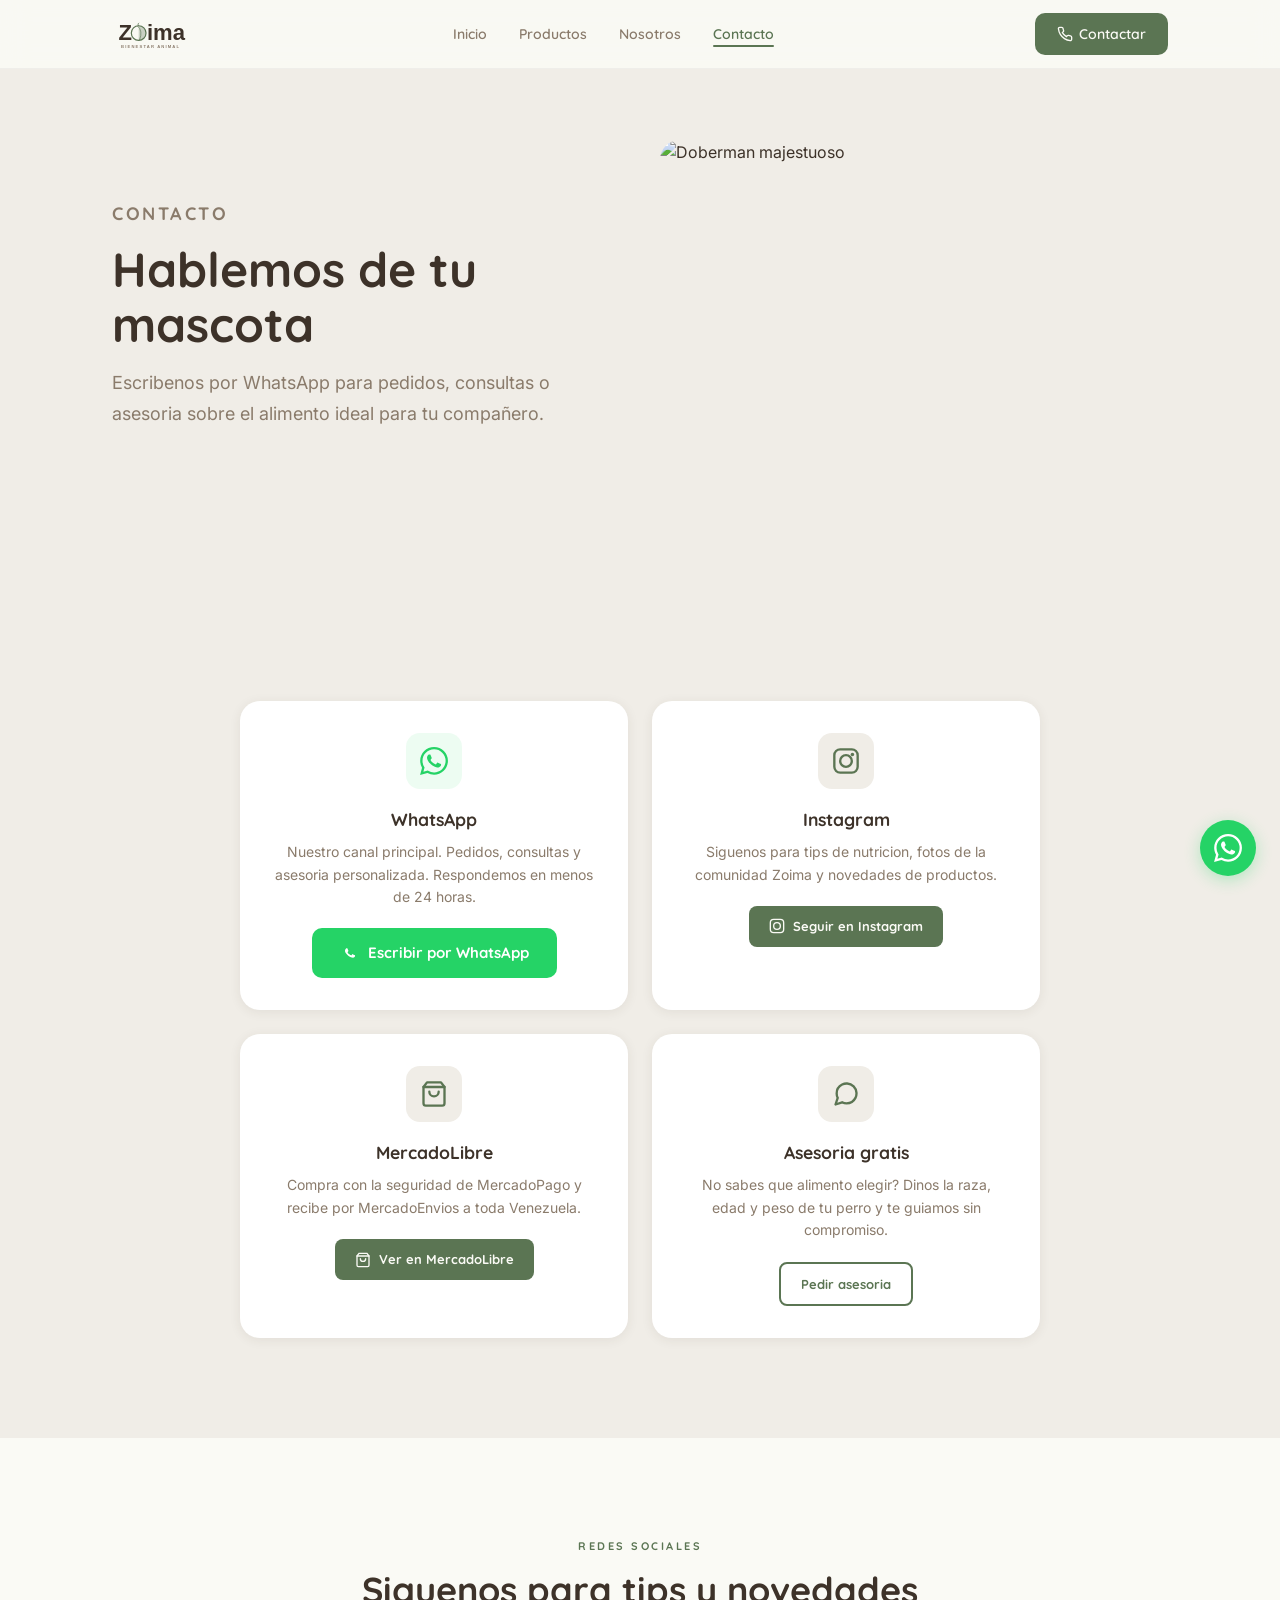
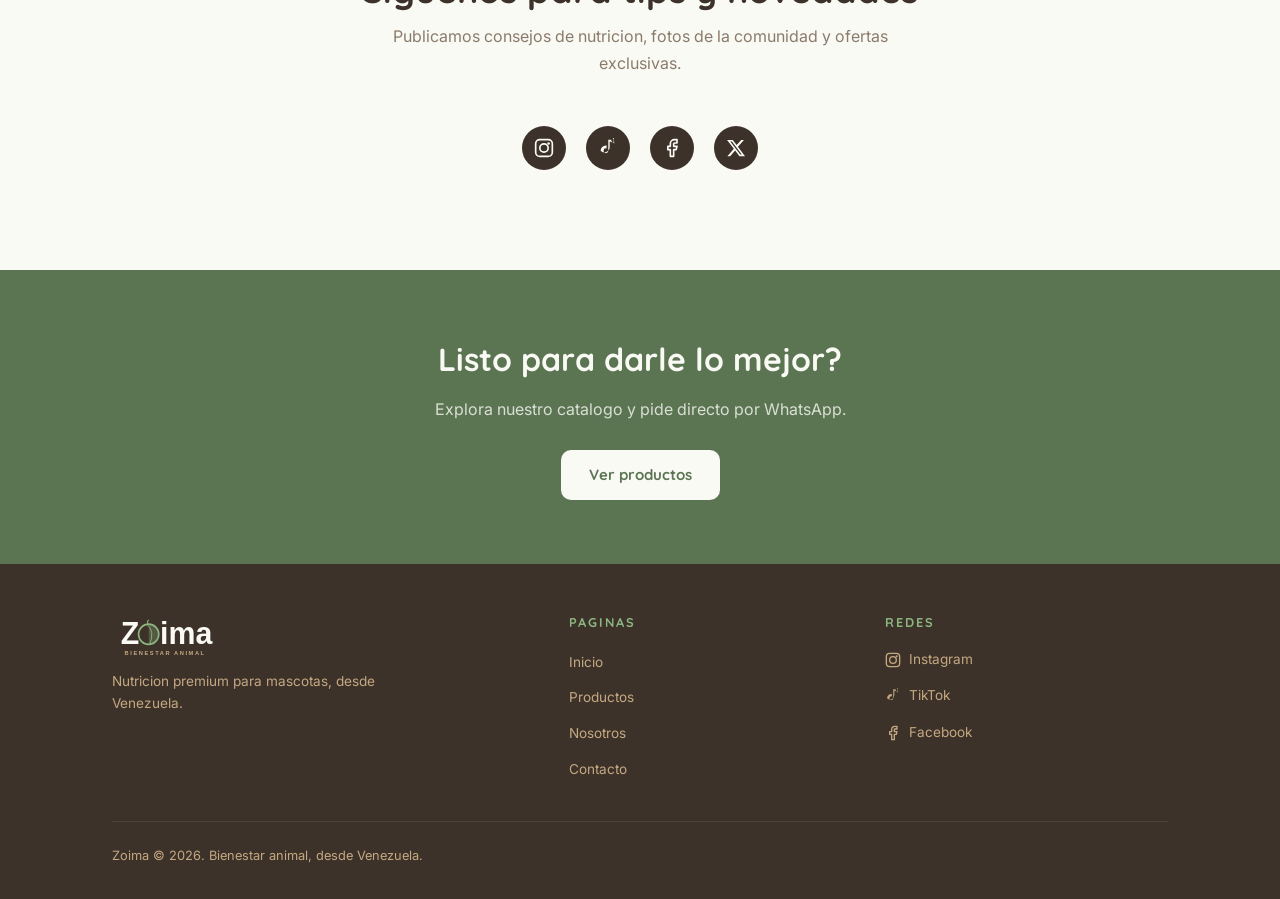
==== contacto.html @ 84828bb7 "feat: add Doberman imagery, fix footer with social icons - Replace generic dog photos with Doberman " ====
<!DOCTYPE html>
<html lang="es">
<head>
<meta charset="UTF-8">
<meta name="viewport" content="width=device-width, initial-scale=1.0">
<title>Contacto — Zoima</title>
<meta name="description" content="Contacta a Zoima por WhatsApp para pedidos, consultas o asesoria sobre alimento premium para tu mascota.">
<link rel="icon" href="assets/favicon.svg" type="image/svg+xml">
<link rel="apple-touch-icon" href="assets/favicon-192.svg">
<link rel="canonical" href="https://zoi-ma.com/contacto.html">
<link rel="preconnect" href="https://fonts.googleapis.com">
<link rel="preconnect" href="https://fonts.gstatic.com" crossorigin>
<link href="https://fonts.googleapis.com/css2?family=Quicksand:wght@500;600;700&family=Inter:wght@400;500;600&display=swap" rel="stylesheet">
<link rel="stylesheet" href="styles.css">
</head>
<body>

<!-- NAV -->
<nav id="nav">
  <div class="container">
    <a href="index.html"><img src="assets/logo-completo-claro.svg" alt="Zoima" class="logo-nav"></a>
    <ul class="nav-links">
      <li><a href="index.html">Inicio</a></li>
      <li><a href="productos.html">Productos</a></li>
      <li><a href="nosotros.html">Nosotros</a></li>
      <li><a href="contacto.html" class="active">Contacto</a></li>
    </ul>
    <a href="https://wa.me/584120000000?text=Hola%20Zoima!" class="nav-cta" target="_blank" rel="noopener">
      <svg width="16" height="16" viewBox="0 0 24 24" fill="none" stroke="currentColor" stroke-width="2" stroke-linecap="round"><path d="M22 16.92v3a2 2 0 01-2.18 2 19.79 19.79 0 01-8.63-3.07 19.5 19.5 0 01-6-6 19.79 19.79 0 01-3.07-8.67A2 2 0 014.11 2h3a2 2 0 012 1.72 12.84 12.84 0 00.7 2.81 2 2 0 01-.45 2.11L8.09 9.91a16 16 0 006 6l1.27-1.27a2 2 0 012.11-.45 12.84 12.84 0 002.81.7A2 2 0 0122 16.92z"/></svg>
      Contactar
    </a>
    <button class="hamburger" aria-label="Menu" onclick="document.getElementById('nav').classList.toggle('open')">
      <span></span><span></span><span></span>
    </button>
  </div>
</nav>

<!-- HERO -->
<section class="page-hero">
  <div class="container">
    <div class="page-hero-text">
      <p class="section-label">Contacto</p>
      <h1>Hablemos de tu mascota</h1>
      <p>Escribenos por WhatsApp para pedidos, consultas o asesoria sobre el alimento ideal para tu compañero.</p>
    </div>
    <div class="page-hero-image">
      <img src="https://images.unsplash.com/photo-1588095211051-390fa9b7da86?w=800&q=80&fit=crop" alt="Doberman majestuoso" loading="eager">
    </div>
  </div>
</section>

<!-- METODOS DE CONTACTO -->
<section class="section section-cream">
  <div class="container">
    <div class="contact-methods" style="max-width:800px;margin:0 auto">

      <div class="contact-card">
        <div class="contact-card-icon" style="background:#25D36615">
          <svg viewBox="0 0 24 24" style="stroke:none;fill:#25D366"><path d="M17.472 14.382c-.297-.149-1.758-.867-2.03-.967-.273-.099-.471-.148-.67.15-.197.297-.767.966-.94 1.164-.173.199-.347.223-.644.075-.297-.15-1.255-.463-2.39-1.475-.883-.788-1.48-1.761-1.653-2.059-.173-.297-.018-.458.13-.606.134-.133.298-.347.446-.52.149-.174.198-.298.298-.497.099-.198.05-.371-.025-.52-.075-.149-.669-1.612-.916-2.207-.242-.579-.487-.5-.669-.51-.173-.008-.371-.01-.57-.01-.198 0-.52.074-.792.372-.272.297-1.04 1.016-1.04 2.479 0 1.462 1.065 2.875 1.213 3.074.149.198 2.096 3.2 5.077 4.487.709.306 1.262.489 1.694.625.712.227 1.36.195 1.871.118.571-.085 1.758-.719 2.006-1.413.248-.694.248-1.289.173-1.413-.074-.124-.272-.198-.57-.347m-5.421 7.403h-.004a9.87 9.87 0 01-5.031-1.378l-.361-.214-3.741.982.998-3.648-.235-.374a9.86 9.86 0 01-1.51-5.26c.001-5.45 4.436-9.884 9.888-9.884 2.64 0 5.122 1.03 6.988 2.898a9.825 9.825 0 012.893 6.994c-.003 5.45-4.437 9.884-9.885 9.884m8.413-18.297A11.815 11.815 0 0012.05 0C5.495 0 .16 5.335.157 11.892c0 2.096.547 4.142 1.588 5.945L.057 24l6.305-1.654a11.882 11.882 0 005.683 1.448h.005c6.554 0 11.89-5.335 11.893-11.893a11.821 11.821 0 00-3.48-8.413z"/></svg>
        </div>
        <h3>WhatsApp</h3>
        <p>Nuestro canal principal. Pedidos, consultas y asesoria personalizada. Respondemos en menos de 24 horas.</p>
        <a href="https://wa.me/584120000000?text=Hola%20Zoima!%20Me%20interesa%20saber%20sobre%20su%20alimento%20premium." class="btn btn-whatsapp" target="_blank" rel="noopener">
          <svg viewBox="0 0 24 24"><path d="M17.472 14.382c-.297-.149-1.758-.867-2.03-.967-.273-.099-.471-.148-.67.15-.197.297-.767.966-.94 1.164-.173.199-.347.223-.644.075-.297-.15-1.255-.463-2.39-1.475-.883-.788-1.48-1.761-1.653-2.059-.173-.297-.018-.458.13-.606.134-.133.298-.347.446-.52.149-.174.198-.298.298-.497.099-.198.05-.371-.025-.52-.075-.149-.669-1.612-.916-2.207-.242-.579-.487-.5-.669-.51-.173-.008-.371-.01-.57-.01-.198 0-.52.074-.792.372-.272.297-1.04 1.016-1.04 2.479 0 1.462 1.065 2.875 1.213 3.074.149.198 2.096 3.2 5.077 4.487.709.306 1.262.489 1.694.625.712.227 1.36.195 1.871.118.571-.085 1.758-.719 2.006-1.413.248-.694.248-1.289.173-1.413-.074-.124-.272-.198-.57-.347z"/></svg>
          Escribir por WhatsApp
        </a>
      </div>

      <div class="contact-card">
        <div class="contact-card-icon">
          <svg viewBox="0 0 24 24"><rect x="2" y="2" width="20" height="20" rx="5" ry="5"/><circle cx="12" cy="12" r="5"/><circle cx="17.5" cy="6.5" r="1.5" fill="var(--verde)" stroke="none"/></svg>
        </div>
        <h3>Instagram</h3>
        <p>Siguenos para tips de nutricion, fotos de la comunidad Zoima y novedades de productos.</p>
        <a href="#" class="btn btn-primary btn-sm" target="_blank" rel="noopener">
          <svg width="16" height="16" viewBox="0 0 24 24" fill="none" stroke="currentColor" stroke-width="2"><rect x="2" y="2" width="20" height="20" rx="5" ry="5"/><circle cx="12" cy="12" r="5"/></svg>
          Seguir en Instagram
        </a>
      </div>

      <div class="contact-card">
        <div class="contact-card-icon">
          <svg viewBox="0 0 24 24"><path d="M6 2L3 6v14a2 2 0 002 2h14a2 2 0 002-2V6l-3-4z"/><line x1="3" y1="6" x2="21" y2="6"/><path d="M16 10a4 4 0 01-8 0"/></svg>
        </div>
        <h3>MercadoLibre</h3>
        <p>Compra con la seguridad de MercadoPago y recibe por MercadoEnvios a toda Venezuela.</p>
        <a href="#" class="btn btn-primary btn-sm">
          <svg width="16" height="16" viewBox="0 0 24 24" fill="none" stroke="currentColor" stroke-width="2" stroke-linecap="round"><path d="M6 2L3 6v14a2 2 0 002 2h14a2 2 0 002-2V6l-3-4z"/><line x1="3" y1="6" x2="21" y2="6"/><path d="M16 10a4 4 0 01-8 0"/></svg>
          Ver en MercadoLibre
        </a>
      </div>

      <div class="contact-card">
        <div class="contact-card-icon">
          <svg viewBox="0 0 24 24"><path d="M21 11.5a8.38 8.38 0 01-.9 3.8 8.5 8.5 0 01-7.6 4.7 8.38 8.38 0 01-3.8-.9L3 21l1.9-5.7a8.38 8.38 0 01-.9-3.8 8.5 8.5 0 014.7-7.6 8.38 8.38 0 013.8-.9h.5a8.48 8.48 0 018 8v.5z"/></svg>
        </div>
        <h3>Asesoria gratis</h3>
        <p>No sabes que alimento elegir? Dinos la raza, edad y peso de tu perro y te guiamos sin compromiso.</p>
        <a href="https://wa.me/584120000000?text=Hola%20Zoima!%20Necesito%20asesoria.%20Mi%20perro%20es%20" class="btn btn-secondary btn-sm" target="_blank" rel="noopener">
          Pedir asesoria
        </a>
      </div>

    </div>
  </div>
</section>

<!-- REDES -->
<section class="section section-center">
  <div class="container">
    <p class="section-label">Redes sociales</p>
    <h2 class="section-title">Siguenos para tips y novedades</h2>
    <p class="section-desc">Publicamos consejos de nutricion, fotos de la comunidad y ofertas exclusivas.</p>
    <div class="redes" style="gap:20px">
      <a href="#" aria-label="Instagram" target="_blank" rel="noopener"><svg viewBox="0 0 24 24"><rect x="2" y="2" width="20" height="20" rx="5" ry="5" fill="none" stroke="currentColor" stroke-width="2"/><circle cx="12" cy="12" r="5" fill="none" stroke="currentColor" stroke-width="2"/><circle cx="17.5" cy="6.5" r="1.5" fill="currentColor" stroke="none"/></svg></a>
      <a href="#" aria-label="TikTok" target="_blank" rel="noopener"><svg viewBox="0 0 24 24"><path d="M19.59 6.69a4.83 4.83 0 01-3.77-4.25V2h-3.45v13.67a2.89 2.89 0 01-2.88 2.5 2.89 2.89 0 01-2.89-2.89 2.89 2.89 0 012.89-2.89c.28 0 .54.04.79.12V9a6.27 6.27 0 00-.79-.05A6.34 6.34 0 003.15 15.3a6.34 6.34 0 0010.86-4.43v-7a8.16 8.16 0 004.77 1.53v-3.4a4.85 4.85 0 01-.19-5.31z" fill="currentColor"/></svg></a>
      <a href="#" aria-label="Facebook" target="_blank" rel="noopener"><svg viewBox="0 0 24 24"><path d="M18 2h-3a5 5 0 00-5 5v3H7v4h3v8h4v-8h3l1-4h-4V7a1 1 0 011-1h3z" fill="none" stroke="currentColor" stroke-width="2" stroke-linecap="round" stroke-linejoin="round"/></svg></a>
      <a href="#" aria-label="X / Twitter" target="_blank" rel="noopener"><svg viewBox="0 0 24 24"><path d="M18.244 2.25h3.308l-7.227 8.26 8.502 11.24H16.17l-5.214-6.817L4.99 21.75H1.68l7.73-8.835L1.254 2.25H8.08l4.713 6.231zm-1.161 17.52h1.833L7.084 4.126H5.117z" fill="currentColor"/></svg></a>
    </div>
  </div>
</section>

<!-- CTA -->
<section class="cta-banner">
  <div class="container">
    <h2>Listo para darle lo mejor?</h2>
    <p>Explora nuestro catalogo y pide directo por WhatsApp.</p>
    <a href="productos.html" class="btn">Ver productos</a>
  </div>
</section>

<!-- FOOTER -->
<footer>
  <div class="container">
    <div class="footer-grid">
      <div class="footer-brand">
        <img src="assets/logo-completo-oscuro.svg" alt="Zoima" class="footer-logo">
        <p>Nutricion premium para mascotas, desde Venezuela.</p>
      </div>
      <div class="footer-links">
        <h4>Paginas</h4>
        <ul>
          <li><a href="index.html">Inicio</a></li>
          <li><a href="productos.html">Productos</a></li>
          <li><a href="nosotros.html">Nosotros</a></li>
          <li><a href="contacto.html">Contacto</a></li>
        </ul>
      </div>
      <div class="footer-links">
        <h4>Redes</h4>
        <ul>
          <li><a href="#" target="_blank" rel="noopener"><svg viewBox="0 0 24 24" fill="none" stroke="currentColor" stroke-width="2"><rect x="2" y="2" width="20" height="20" rx="5" ry="5"/><circle cx="12" cy="12" r="5"/><circle cx="17.5" cy="6.5" r="1.5" fill="currentColor" stroke="none"/></svg>Instagram</a></li>
          <li><a href="#" target="_blank" rel="noopener"><svg viewBox="0 0 24 24" fill="currentColor" stroke="none"><path d="M19.59 6.69a4.83 4.83 0 01-3.77-4.25V2h-3.45v13.67a2.89 2.89 0 01-2.88 2.5 2.89 2.89 0 01-2.89-2.89 2.89 2.89 0 012.89-2.89c.28 0 .54.04.79.12V9a6.27 6.27 0 00-.79-.05A6.34 6.34 0 003.15 15.3a6.34 6.34 0 0010.86-4.43v-7a8.16 8.16 0 004.77 1.53v-3.4a4.85 4.85 0 01-.19-5.31z"/></svg>TikTok</a></li>
          <li><a href="#" target="_blank" rel="noopener"><svg viewBox="0 0 24 24" fill="none" stroke="currentColor" stroke-width="2" stroke-linecap="round" stroke-linejoin="round"><path d="M18 2h-3a5 5 0 00-5 5v3H7v4h3v8h4v-8h3l1-4h-4V7a1 1 0 011-1h3z"/></svg>Facebook</a></li>
        </ul>
      </div>
    </div>
    <div class="footer-bottom">
      <p>Zoima &copy; 2026. Bienestar animal, desde Venezuela.</p>
    </div>
  </div>
</footer>

<!-- WHATSAPP FLOAT -->
<a href="https://wa.me/584120000000?text=Hola%20Zoima!" class="whatsapp-float" target="_blank" rel="noopener" aria-label="WhatsApp">
  <svg viewBox="0 0 24 24"><path d="M17.472 14.382c-.297-.149-1.758-.867-2.03-.967-.273-.099-.471-.148-.67.15-.197.297-.767.966-.94 1.164-.173.199-.347.223-.644.075-.297-.15-1.255-.463-2.39-1.475-.883-.788-1.48-1.761-1.653-2.059-.173-.297-.018-.458.13-.606.134-.133.298-.347.446-.52.149-.174.198-.298.298-.497.099-.198.05-.371-.025-.52-.075-.149-.669-1.612-.916-2.207-.242-.579-.487-.5-.669-.51-.173-.008-.371-.01-.57-.01-.198 0-.52.074-.792.372-.272.297-1.04 1.016-1.04 2.479 0 1.462 1.065 2.875 1.213 3.074.149.198 2.096 3.2 5.077 4.487.709.306 1.262.489 1.694.625.712.227 1.36.195 1.871.118.571-.085 1.758-.719 2.006-1.413.248-.694.248-1.289.173-1.413-.074-.124-.272-.198-.57-.347m-5.421 7.403h-.004a9.87 9.87 0 01-5.031-1.378l-.361-.214-3.741.982.998-3.648-.235-.374a9.86 9.86 0 01-1.51-5.26c.001-5.45 4.436-9.884 9.888-9.884 2.64 0 5.122 1.03 6.988 2.898a9.825 9.825 0 012.893 6.994c-.003 5.45-4.437 9.884-9.885 9.884m8.413-18.297A11.815 11.815 0 0012.05 0C5.495 0 .16 5.335.157 11.892c0 2.096.547 4.142 1.588 5.945L.057 24l6.305-1.654a11.882 11.882 0 005.683 1.448h.005c6.554 0 11.89-5.335 11.893-11.893a11.821 11.821 0 00-3.48-8.413z"/></svg>
</a>

<script>
window.addEventListener('scroll', () => {
  document.getElementById('nav').classList.toggle('scrolled', window.scrollY > 10);
});
</script>
</body>
</html>
---- styles.css ----
:root {
  --verde: #5B7553;
  --verde-claro: #8DB580;
  --crema: #F0EDE7;
  --terracota: #C47D5A;
  --carbon: #3D3229;
  --hoja: #8DB580;
  --blanco: #FAFAF5;
  --dorado: #C4A882;
  --gris-suave: #8A7B6B;
  --font-display: 'Quicksand', sans-serif;
  --font-body: 'Inter', sans-serif;
  --radius: 12px;
  --radius-lg: 20px;
  --shadow: 0 2px 12px rgba(61, 50, 41, 0.08);
  --shadow-hover: 0 8px 28px rgba(61, 50, 41, 0.14);
  --transition: 0.2s ease-out;
}

*, *::before, *::after { box-sizing: border-box; margin: 0; padding: 0; }
html { scroll-behavior: smooth; }

body {
  font-family: var(--font-body);
  color: var(--carbon);
  background: var(--blanco);
  line-height: 1.6;
  -webkit-font-smoothing: antialiased;
}

img, svg { display: block; max-width: 100%; }
a { color: inherit; text-decoration: none; }

.container {
  width: 100%;
  max-width: 1120px;
  margin: 0 auto;
  padding: 0 20px;
}

/* ─── NAV ─── */
nav {
  position: fixed;
  top: 0; left: 0; right: 0;
  z-index: 100;
  background: rgba(250, 250, 245, 0.92);
  backdrop-filter: blur(14px);
  -webkit-backdrop-filter: blur(14px);
  border-bottom: 1px solid rgba(61, 50, 41, 0.05);
  transition: box-shadow 0.3s ease-out;
}

nav.scrolled { box-shadow: 0 1px 8px rgba(61, 50, 41, 0.08); }

nav .container {
  display: flex;
  align-items: center;
  justify-content: space-between;
  height: 68px;
}

nav .logo-nav { height: 34px; width: auto; }

nav .nav-links {
  display: flex;
  gap: 32px;
  list-style: none;
  font-family: var(--font-display);
  font-weight: 600;
  font-size: 14px;
}

nav .nav-links a {
  color: var(--gris-suave);
  transition: color var(--transition);
  position: relative;
}

nav .nav-links a:hover,
nav .nav-links a.active { color: var(--verde); }

nav .nav-links a.active::after {
  content: '';
  position: absolute;
  bottom: -4px; left: 0; right: 0;
  height: 2px;
  background: var(--verde);
  border-radius: 1px;
}

nav .nav-cta {
  display: inline-flex;
  align-items: center;
  gap: 6px;
  background: var(--verde);
  color: var(--blanco);
  font-family: var(--font-display);
  font-weight: 600;
  font-size: 14px;
  padding: 10px 22px;
  border-radius: 10px;
  transition: background var(--transition);
}

nav .nav-cta:hover { background: #4a6344; }

.hamburger {
  display: none;
  background: none;
  border: none;
  cursor: pointer;
  padding: 8px;
}

.hamburger span {
  display: block;
  width: 22px;
  height: 2px;
  background: var(--carbon);
  margin: 5px 0;
  transition: transform 0.3s ease-out, opacity 0.2s ease-out;
}

/* ─── PAGE HERO ─── */
.page-hero {
  padding: 130px 0 60px;
  background: var(--crema);
}

.page-hero .container {
  display: grid;
  grid-template-columns: 1fr;
  gap: 40px;
  align-items: center;
}

.page-hero-text .section-label {
  margin-bottom: 12px;
}

.page-hero-text h1 {
  font-family: var(--font-display);
  font-weight: 700;
  font-size: clamp(2rem, 5vw, 3rem);
  color: var(--carbon);
  line-height: 1.15;
  margin-bottom: 16px;
}

.page-hero-text p {
  font-size: clamp(1rem, 2vw, 1.125rem);
  color: var(--gris-suave);
  max-width: 480px;
  line-height: 1.7;
  margin-bottom: 32px;
}

.page-hero-image {
  border-radius: var(--radius-lg);
  overflow: hidden;
  aspect-ratio: 4/3;
}

.page-hero-image img {
  width: 100%;
  height: 100%;
  object-fit: cover;
}

/* ─── SECTION BASICS ─── */
.section { padding: 80px 0; }
.section-dark { background: var(--carbon); color: var(--blanco); }
.section-cream { background: var(--crema); }

.section-label {
  font-family: var(--font-display);
  font-weight: 700;
  font-size: 11px;
  text-transform: uppercase;
  letter-spacing: 2.5px;
  color: var(--verde);
  margin-bottom: 12px;
}

.section-dark .section-label { color: var(--hoja); }

.section-title {
  font-family: var(--font-display);
  font-weight: 700;
  font-size: clamp(1.5rem, 3.5vw, 2.25rem);
  color: var(--carbon);
  line-height: 1.2;
  margin-bottom: 12px;
}

.section-dark .section-title { color: var(--blanco); }

.section-desc {
  color: var(--gris-suave);
  font-size: 1rem;
  max-width: 540px;
  line-height: 1.7;
  margin-bottom: 48px;
}

.section-dark .section-desc { color: var(--dorado); }
.section-center { text-align: center; }
.section-center .section-desc { margin-left: auto; margin-right: auto; }

/* ─── BUTTONS ─── */
.btn {
  display: inline-flex;
  align-items: center;
  gap: 8px;
  font-family: var(--font-display);
  font-weight: 700;
  font-size: 15px;
  padding: 13px 28px;
  border-radius: 10px;
  border: none;
  cursor: pointer;
  transition: background var(--transition), transform 0.15s ease-out, color var(--transition);
}

.btn:hover { transform: translateY(-1px); }

.btn-primary {
  background: var(--verde);
  color: var(--blanco);
}
.btn-primary:hover { background: #4a6344; }

.btn-secondary {
  background: transparent;
  color: var(--verde);
  border: 2px solid var(--verde);
}
.btn-secondary:hover { background: var(--verde); color: var(--blanco); }

.btn-whatsapp {
  background: #25D366;
  color: #fff;
}
.btn-whatsapp:hover { background: #1fb855; }

.btn-whatsapp svg { width: 20px; height: 20px; fill: #fff; }

.btn-sm {
  font-size: 13px;
  padding: 10px 20px;
  border-radius: 8px;
}

/* ─── PRODUCT CARDS ─── */
.products-grid {
  display: grid;
  grid-template-columns: 1fr;
  gap: 24px;
}

.product-card {
  background: var(--blanco);
  border-radius: var(--radius-lg);
  overflow: hidden;
  box-shadow: var(--shadow);
  transition: transform var(--transition), box-shadow var(--transition);
  display: flex;
  flex-direction: column;
}

.section-cream .product-card { background: #fff; }

.product-card:hover {
  transform: translateY(-4px);
  box-shadow: var(--shadow-hover);
}

.product-card-image {
  height: 200px;
  background: var(--crema);
  display: flex;
  align-items: center;
  justify-content: center;
  position: relative;
  overflow: hidden;
}

.product-card-image img {
  width: 100%;
  height: 100%;
  object-fit: cover;
}

.product-card-icon {
  width: 72px;
  height: 72px;
  background: var(--verde);
  border-radius: 16px;
  display: flex;
  align-items: center;
  justify-content: center;
}

.product-card-icon svg {
  width: 36px;
  height: 36px;
  fill: none;
  stroke: var(--blanco);
  stroke-width: 1.8;
  stroke-linecap: round;
  stroke-linejoin: round;
}

.product-badge {
  position: absolute;
  top: 12px; right: 12px;
  background: var(--verde);
  color: var(--blanco);
  font-family: var(--font-display);
  font-weight: 700;
  font-size: 12px;
  padding: 4px 12px;
  border-radius: 20px;
}

.product-card-body {
  padding: 24px;
  flex: 1;
  display: flex;
  flex-direction: column;
}

.product-card-body h3 {
  font-family: var(--font-display);
  font-weight: 700;
  font-size: 1.1rem;
  margin-bottom: 6px;
}

.product-card-body p {
  color: var(--gris-suave);
  font-size: 0.875rem;
  line-height: 1.55;
  flex: 1;
  margin-bottom: 16px;
}

.product-card-footer {
  display: flex;
  align-items: center;
  justify-content: space-between;
  gap: 12px;
}

.product-price {
  font-family: var(--font-display);
  font-weight: 700;
  font-size: 0.95rem;
  color: var(--verde);
}

/* ─── FEATURE CARDS (why zoima) ─── */
.features-grid {
  display: grid;
  grid-template-columns: 1fr;
  gap: 24px;
}

.feature-card {
  display: flex;
  gap: 20px;
  padding: 28px;
  background: rgba(250, 250, 245, 0.6);
  border-radius: var(--radius);
  transition: transform var(--transition);
}

.section-dark .feature-card { background: rgba(255, 255, 255, 0.06); }

.feature-card:hover { transform: translateY(-2px); }

.feature-icon {
  flex-shrink: 0;
  width: 52px;
  height: 52px;
  background: var(--verde);
  border-radius: 12px;
  display: flex;
  align-items: center;
  justify-content: center;
}

.section-dark .feature-icon { background: rgba(141, 181, 128, 0.2); }

.feature-icon svg {
  width: 26px;
  height: 26px;
  fill: none;
  stroke: var(--blanco);
  stroke-width: 2;
  stroke-linecap: round;
  stroke-linejoin: round;
}

.section-dark .feature-icon svg { stroke: var(--hoja); }

.feature-card h3 {
  font-family: var(--font-display);
  font-weight: 700;
  font-size: 1rem;
  margin-bottom: 4px;
}

.feature-card p {
  color: var(--gris-suave);
  font-size: 0.875rem;
  line-height: 1.6;
}

.section-dark .feature-card h3 { color: var(--blanco); }
.section-dark .feature-card p { color: var(--dorado); }

/* ─── IMAGE + TEXT SECTIONS ─── */
.split {
  display: grid;
  grid-template-columns: 1fr;
  gap: 48px;
  align-items: center;
}

.split-image {
  border-radius: var(--radius-lg);
  overflow: hidden;
  aspect-ratio: 4/3;
}

.split-image img {
  width: 100%;
  height: 100%;
  object-fit: cover;
}

.split-text h2 {
  font-family: var(--font-display);
  font-weight: 700;
  font-size: clamp(1.5rem, 3.5vw, 2rem);
  line-height: 1.25;
  margin-bottom: 16px;
}

.split-text p {
  color: var(--gris-suave);
  font-size: 1rem;
  line-height: 1.7;
  margin-bottom: 12px;
}

.split-text blockquote {
  margin-top: 24px;
  padding-left: 20px;
  border-left: 3px solid var(--verde);
  font-family: var(--font-display);
  font-weight: 600;
  font-size: 1.1rem;
  color: var(--carbon);
  line-height: 1.4;
}

/* ─── STATS ROW ─── */
.stats {
  display: grid;
  grid-template-columns: repeat(2, 1fr);
  gap: 24px;
  margin-top: 40px;
}

.stat {
  text-align: center;
  padding: 24px 16px;
  background: rgba(91, 117, 83, 0.06);
  border-radius: var(--radius);
}

.stat-number {
  font-family: var(--font-display);
  font-weight: 700;
  font-size: 2rem;
  color: var(--verde);
  line-height: 1;
  margin-bottom: 4px;
}

.stat-label {
  font-size: 0.8rem;
  color: var(--gris-suave);
  font-weight: 500;
}

/* ─── CTA BANNER ─── */
.cta-banner {
  padding: 64px 0;
  background: var(--verde);
  text-align: center;
}

.cta-banner h2 {
  font-family: var(--font-display);
  font-weight: 700;
  font-size: clamp(1.5rem, 3.5vw, 2rem);
  color: var(--blanco);
  margin-bottom: 12px;
}

.cta-banner p {
  color: rgba(250, 250, 245, 0.8);
  font-size: 1rem;
  margin-bottom: 28px;
  max-width: 420px;
  margin-left: auto;
  margin-right: auto;
}

.cta-banner .btn {
  background: var(--blanco);
  color: var(--verde);
}

.cta-banner .btn:hover { background: var(--crema); }

/* ─── SOCIAL LINKS ─── */
.redes {
  display: flex;
  gap: 16px;
  justify-content: center;
}

.redes a {
  display: flex;
  align-items: center;
  justify-content: center;
  width: 44px;
  height: 44px;
  border-radius: 50%;
  background: var(--carbon);
  color: var(--blanco);
  transition: background var(--transition), transform 0.15s ease-out;
}

.redes a:hover { background: var(--verde); transform: translateY(-2px); }
.redes a svg { width: 20px; height: 20px; fill: currentColor; }

/* ─── FOOTER ─── */
footer {
  padding: 48px 0 32px;
  background: var(--carbon);
}

.footer-grid {
  display: grid;
  grid-template-columns: 1fr;
  gap: 32px;
  margin-bottom: 40px;
}

.footer-brand .footer-logo {
  width: 110px;
  margin-bottom: 12px;
}

.footer-brand p {
  font-size: 0.85rem;
  color: var(--dorado);
  line-height: 1.6;
  max-width: 280px;
}

.footer-links h4 {
  font-family: var(--font-display);
  font-weight: 700;
  font-size: 0.8rem;
  text-transform: uppercase;
  letter-spacing: 2px;
  color: var(--hoja);
  margin-bottom: 16px;
}

.footer-links ul {
  list-style: none;
  display: flex;
  flex-direction: column;
  gap: 10px;
}

.footer-links a {
  font-size: 0.85rem;
  color: var(--dorado);
  transition: color var(--transition);
  display: inline-flex;
  align-items: center;
  gap: 8px;
}

.footer-links a:hover { color: var(--blanco); }

.footer-links a svg {
  width: 16px;
  height: 16px;
  flex-shrink: 0;
}

.footer-bottom {
  border-top: 1px solid rgba(250, 250, 245, 0.08);
  padding-top: 24px;
  display: flex;
  flex-wrap: wrap;
  justify-content: space-between;
  align-items: center;
  gap: 16px;
}

.footer-bottom p {
  font-size: 0.8rem;
  color: var(--dorado);
}

/* ─── WHATSAPP FLOAT ─── */
.whatsapp-float {
  position: fixed;
  bottom: 24px;
  right: 24px;
  z-index: 90;
  width: 56px;
  height: 56px;
  border-radius: 50%;
  background: #25D366;
  display: flex;
  align-items: center;
  justify-content: center;
  box-shadow: 0 4px 16px rgba(37, 211, 102, 0.3);
  transition: transform var(--transition);
}

.whatsapp-float:hover { transform: scale(1.08); }
.whatsapp-float svg { width: 28px; height: 28px; fill: #fff; }

/* ─── CONTACT FORM AREA ─── */
.contact-methods {
  display: grid;
  grid-template-columns: 1fr;
  gap: 24px;
}

.contact-card {
  padding: 32px;
  border-radius: var(--radius-lg);
  background: var(--blanco);
  box-shadow: var(--shadow);
  text-align: center;
}

.section-cream .contact-card { background: #fff; }

.contact-card-icon {
  width: 56px;
  height: 56px;
  border-radius: 14px;
  background: var(--crema);
  display: flex;
  align-items: center;
  justify-content: center;
  margin: 0 auto 16px;
}

.contact-card-icon svg {
  width: 28px;
  height: 28px;
  stroke: var(--verde);
  fill: none;
  stroke-width: 2;
  stroke-linecap: round;
  stroke-linejoin: round;
}

.contact-card h3 {
  font-family: var(--font-display);
  font-weight: 700;
  font-size: 1.1rem;
  margin-bottom: 8px;
}

.contact-card p {
  color: var(--gris-suave);
  font-size: 0.875rem;
  line-height: 1.6;
  margin-bottom: 20px;
}

/* ─── RESPONSIVE ─── */
@media (min-width: 640px) {
  .products-grid { grid-template-columns: repeat(2, 1fr); }
  .features-grid { grid-template-columns: repeat(2, 1fr); }
  .contact-methods { grid-template-columns: repeat(2, 1fr); }
  .stats { grid-template-columns: repeat(4, 1fr); }
}

@media (min-width: 768px) {
  .container { padding: 0 32px; }
  .page-hero .container { grid-template-columns: 1fr 1fr; }
  .split { grid-template-columns: 1fr 1fr; }
  .split.reverse .split-image { order: -1; }
  .footer-grid { grid-template-columns: 1.5fr 1fr 1fr; }
}

@media (min-width: 1024px) {
  .section { padding: 100px 0; }
  .page-hero { padding: 140px 0 80px; }
  .products-grid { grid-template-columns: repeat(3, 1fr); }
}

@media (max-width: 639px) {
  nav .nav-links { display: none; }
  .hamburger { display: block; }
  nav .nav-cta { display: none; }

  nav.open .nav-links {
    display: flex;
    flex-direction: column;
    position: absolute;
    top: 68px; left: 0; right: 0;
    background: var(--blanco);
    padding: 24px 20px;
    border-bottom: 1px solid rgba(61, 50, 41, 0.08);
    gap: 16px;
  }
}

nav.open .hamburger span:nth-child(1) { transform: rotate(45deg) translate(5px, 5px); }
nav.open .hamburger span:nth-child(2) { opacity: 0; }
nav.open .hamburger span:nth-child(3) { transform: rotate(-45deg) translate(5px, -5px); }

/* ─── PRODUCT FILTER TABS ─── */
.filter-tabs {
  display: flex;
  gap: 8px;
  flex-wrap: wrap;
  margin-bottom: 36px;
}

.filter-tab {
  font-family: var(--font-display);
  font-weight: 600;
  font-size: 13px;
  padding: 8px 20px;
  border-radius: 20px;
  border: 2px solid rgba(61, 50, 41, 0.1);
  background: transparent;
  color: var(--gris-suave);
  cursor: pointer;
  transition: all var(--transition);
}

.filter-tab:hover,
.filter-tab.active {
  background: var(--verde);
  color: var(--blanco);
  border-color: var(--verde);
}

/* ─── IMAGE GRID (about page) ─── */
.image-mosaic {
  display: grid;
  grid-template-columns: 1fr 1fr;
  gap: 16px;
}

.image-mosaic .mosaic-item {
  border-radius: var(--radius);
  overflow: hidden;
  aspect-ratio: 1;
}

.image-mosaic .mosaic-item:first-child {
  grid-row: span 2;
  aspect-ratio: auto;
}

.image-mosaic img {
  width: 100%;
  height: 100%;
  object-fit: cover;
}

/* ─── TESTIMONIAL ─── */
.testimonial {
  max-width: 560px;
  margin: 0 auto;
  text-align: center;
  padding: 48px 32px;
}

.testimonial .leaf-icon {
  width: 64px;
  height: 64px;
  margin: 0 auto 20px;
}

.testimonial blockquote {
  font-family: var(--font-display);
  font-weight: 600;
  font-size: 1.25rem;
  color: var(--carbon);
  line-height: 1.4;
}

.section-dark .testimonial blockquote { color: var(--blanco); }
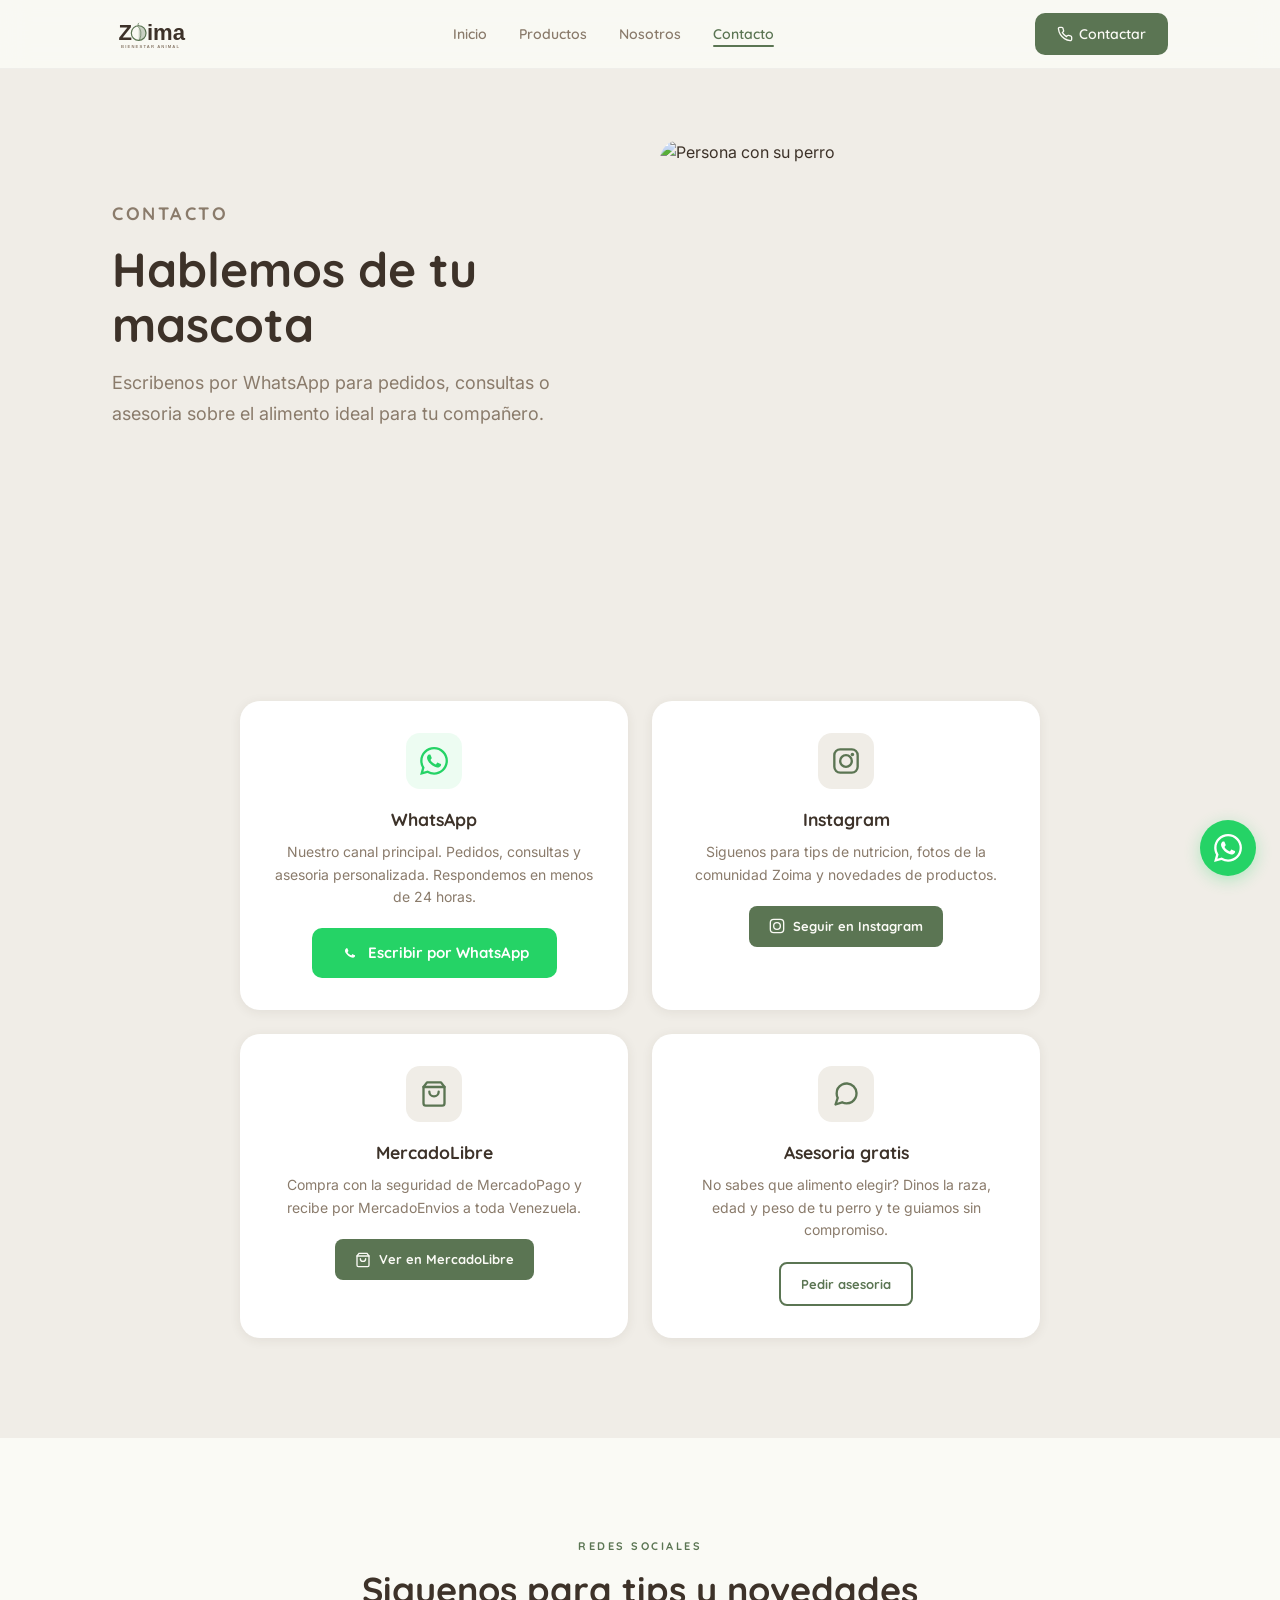
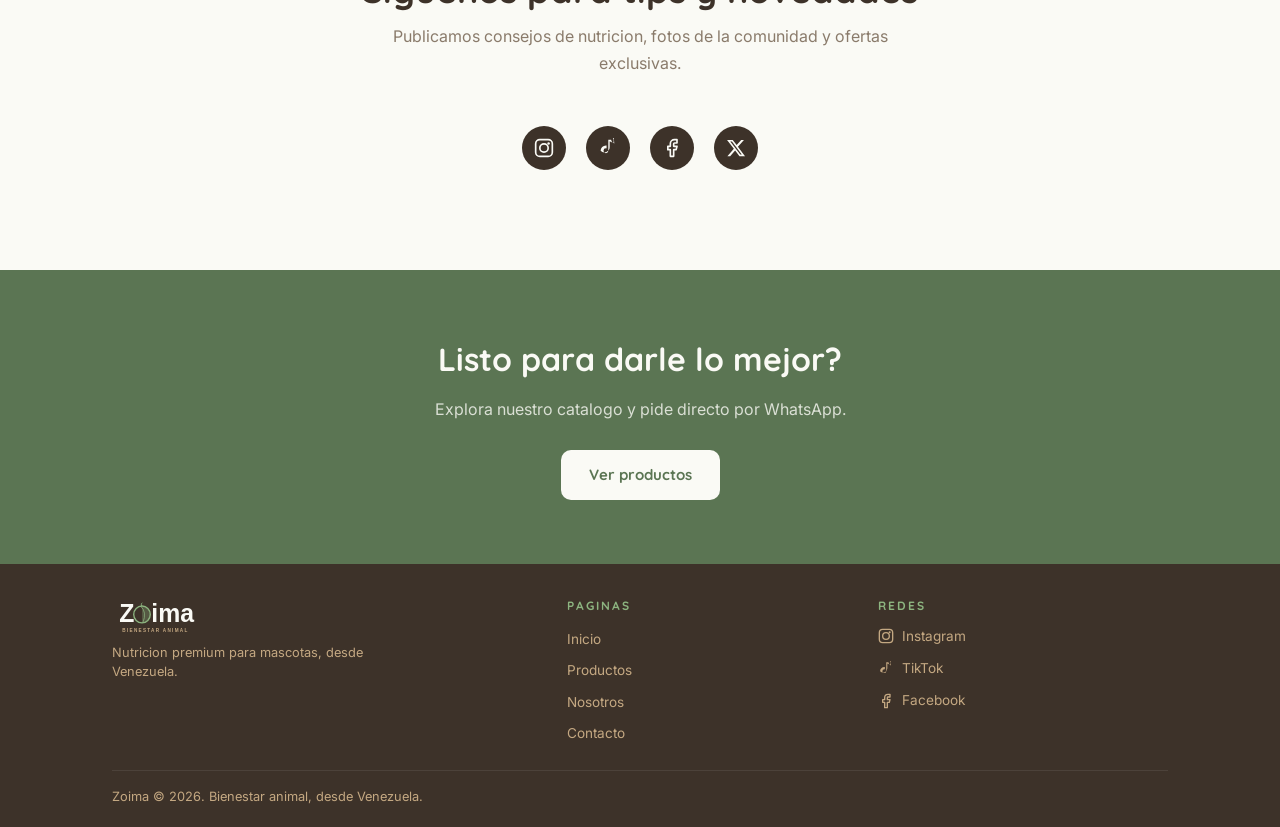
==== commit 0a0866fd: "fix: revert Doberman images, slim down footer - Revert all dog photos to original versions - Reduce " ====
--- a/contacto.html
+++ b/contacto.html
@@ -44,7 +44,7 @@
       <p>Escribenos por WhatsApp para pedidos, consultas o asesoria sobre el alimento ideal para tu compañero.</p>
     </div>
     <div class="page-hero-image">
-      <img src="https://images.unsplash.com/photo-1588095211051-390fa9b7da86?w=800&q=80&fit=crop" alt="Doberman majestuoso" loading="eager">
+      <img src="https://images.unsplash.com/photo-1530281700549-e82e7bf110d6?w=800&q=80&fit=crop" alt="Persona con su perro" loading="eager">
     </div>
   </div>
 </section>
--- a/styles.css
+++ b/styles.css
@@ -551,44 +551,44 @@
 
 /* ─── FOOTER ─── */
 footer {
-  padding: 48px 0 32px;
+  padding: 32px 0 20px;
   background: var(--carbon);
 }
 
 .footer-grid {
   display: grid;
   grid-template-columns: 1fr;
-  gap: 32px;
-  margin-bottom: 40px;
+  gap: 20px;
+  margin-bottom: 24px;
 }
 
 .footer-brand .footer-logo {
-  width: 110px;
-  margin-bottom: 12px;
+  width: 90px;
+  margin-bottom: 8px;
 }
 
 .footer-brand p {
-  font-size: 0.85rem;
+  font-size: 0.8rem;
   color: var(--dorado);
-  line-height: 1.6;
-  max-width: 280px;
+  line-height: 1.5;
+  max-width: 260px;
 }
 
 .footer-links h4 {
   font-family: var(--font-display);
   font-weight: 700;
-  font-size: 0.8rem;
+  font-size: 0.75rem;
   text-transform: uppercase;
   letter-spacing: 2px;
   color: var(--hoja);
-  margin-bottom: 16px;
+  margin-bottom: 10px;
 }
 
 .footer-links ul {
   list-style: none;
   display: flex;
   flex-direction: column;
-  gap: 10px;
+  gap: 6px;
 }
 
 .footer-links a {
@@ -610,12 +610,12 @@
 
 .footer-bottom {
   border-top: 1px solid rgba(250, 250, 245, 0.08);
-  padding-top: 24px;
+  padding-top: 16px;
   display: flex;
   flex-wrap: wrap;
   justify-content: space-between;
   align-items: center;
-  gap: 16px;
+  gap: 12px;
 }
 
 .footer-bottom p {
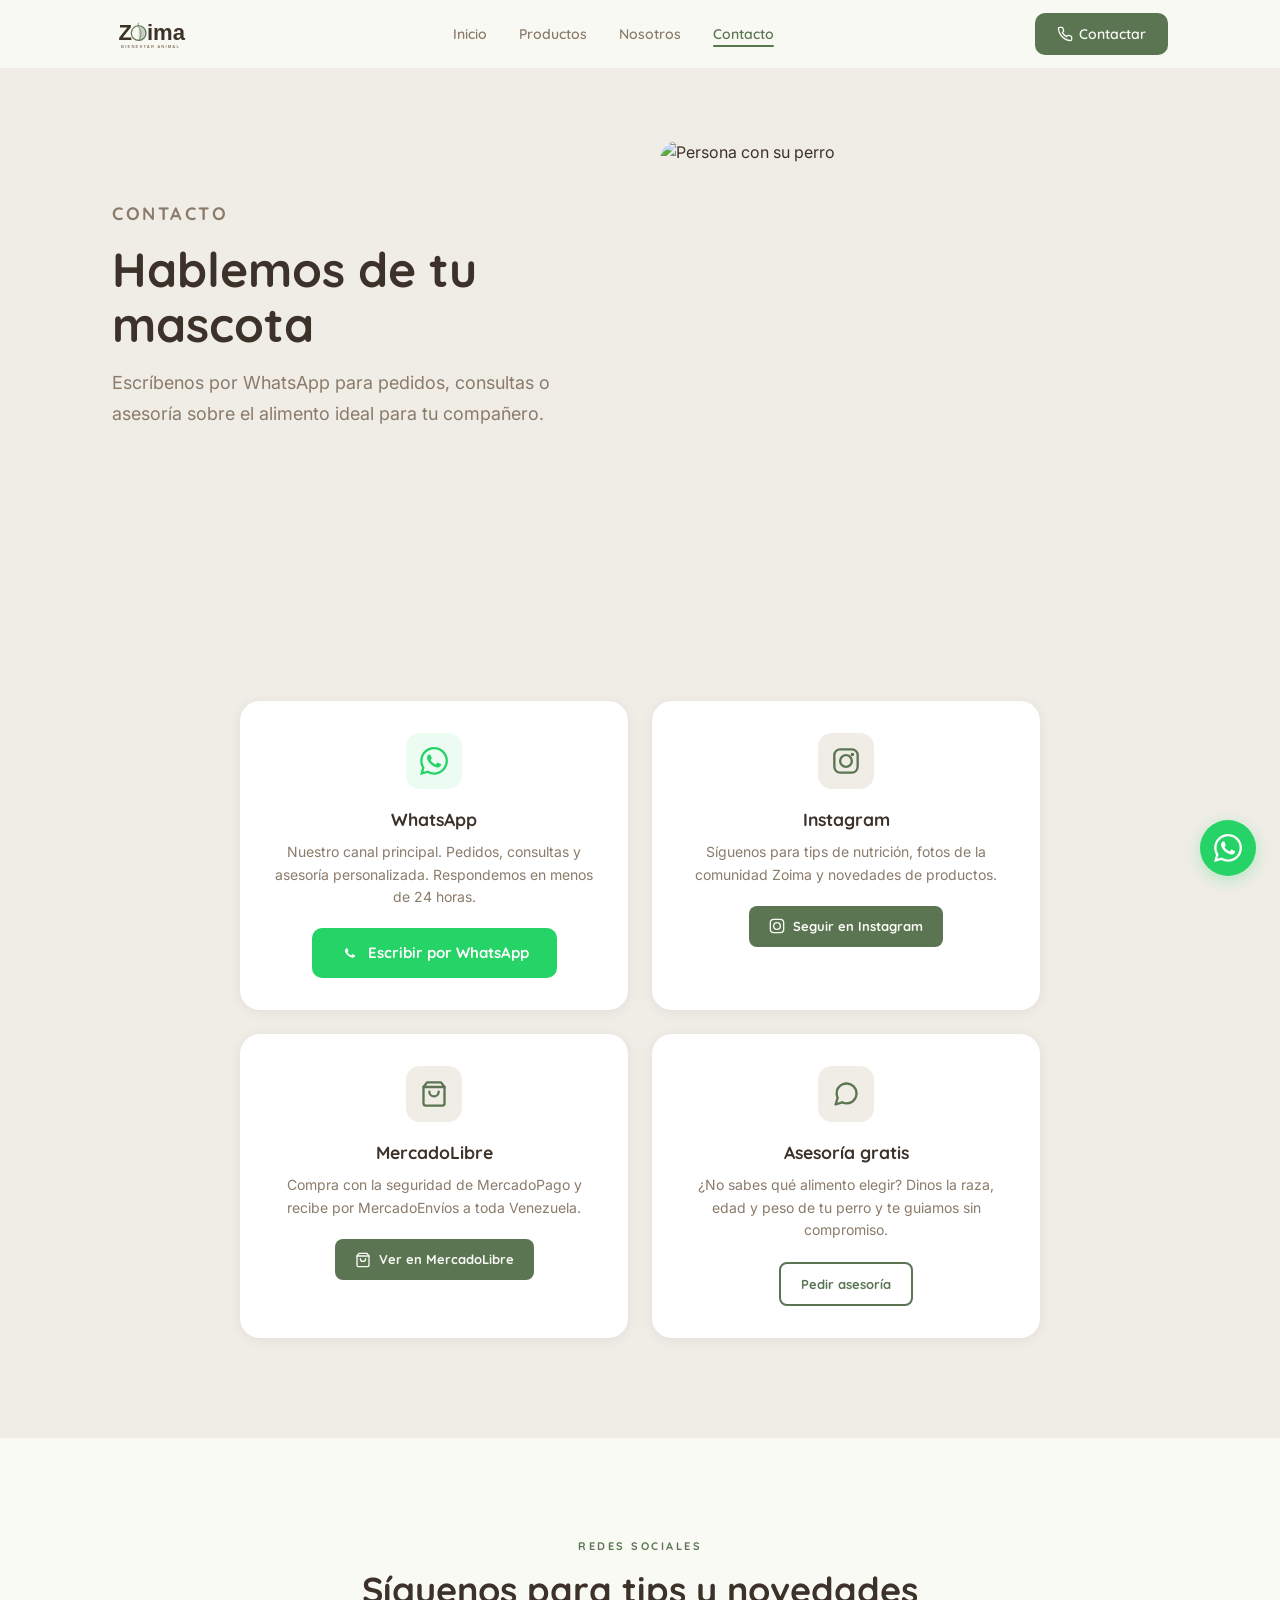
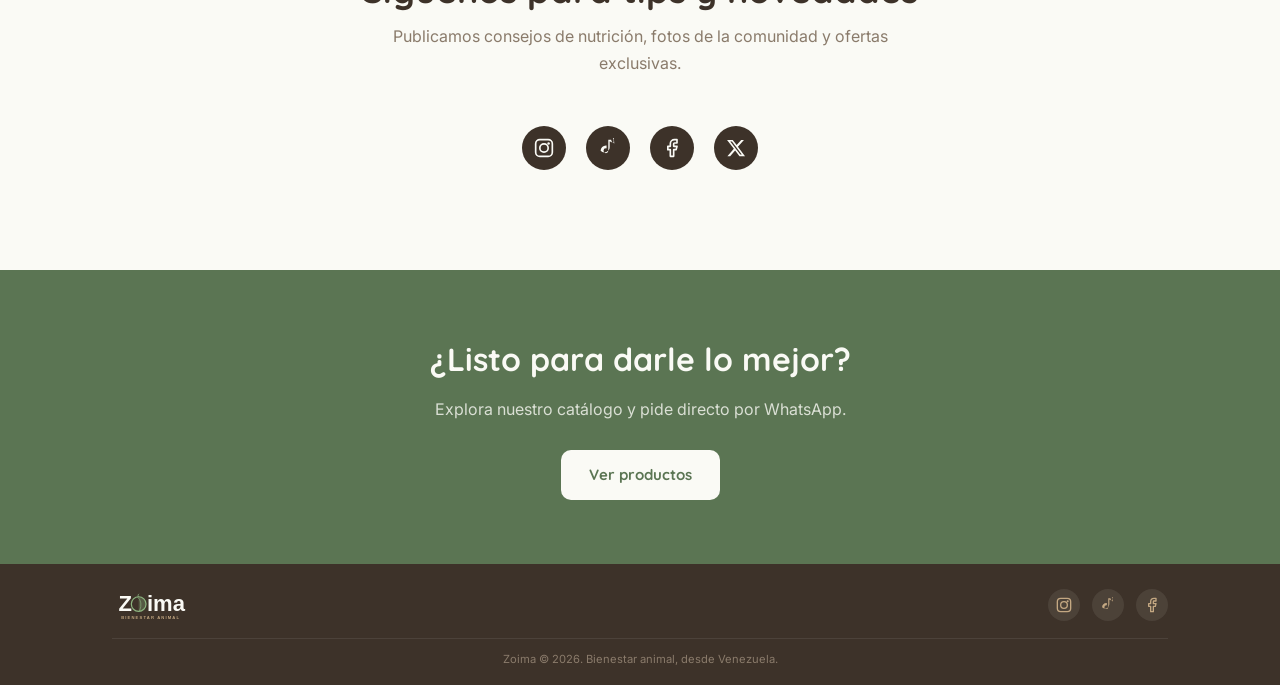
==== commit a2adfa5c: "fix: footer minimalista — quitar paginas, iconos sin texto, mas delgado QA fixes: tildes, acentos, c" ====
--- a/contacto.html
+++ b/contacto.html
@@ -4,7 +4,7 @@
 <meta charset="UTF-8">
 <meta name="viewport" content="width=device-width, initial-scale=1.0">
 <title>Contacto — Zoima</title>
-<meta name="description" content="Contacta a Zoima por WhatsApp para pedidos, consultas o asesoria sobre alimento premium para tu mascota.">
+<meta name="description" content="Contacta a Zoima por WhatsApp para pedidos, consultas o asesoría sobre alimento premium para tu mascota.">
 <link rel="icon" href="assets/favicon.svg" type="image/svg+xml">
 <link rel="apple-touch-icon" href="assets/favicon-192.svg">
 <link rel="canonical" href="https://zoi-ma.com/contacto.html">
@@ -41,7 +41,7 @@
     <div class="page-hero-text">
       <p class="section-label">Contacto</p>
       <h1>Hablemos de tu mascota</h1>
-      <p>Escribenos por WhatsApp para pedidos, consultas o asesoria sobre el alimento ideal para tu compañero.</p>
+      <p>Escríbenos por WhatsApp para pedidos, consultas o asesoría sobre el alimento ideal para tu compañero.</p>
     </div>
     <div class="page-hero-image">
       <img src="https://images.unsplash.com/photo-1530281700549-e82e7bf110d6?w=800&q=80&fit=crop" alt="Persona con su perro" loading="eager">
@@ -59,7 +59,7 @@
           <svg viewBox="0 0 24 24" style="stroke:none;fill:#25D366"><path d="M17.472 14.382c-.297-.149-1.758-.867-2.03-.967-.273-.099-.471-.148-.67.15-.197.297-.767.966-.94 1.164-.173.199-.347.223-.644.075-.297-.15-1.255-.463-2.39-1.475-.883-.788-1.48-1.761-1.653-2.059-.173-.297-.018-.458.13-.606.134-.133.298-.347.446-.52.149-.174.198-.298.298-.497.099-.198.05-.371-.025-.52-.075-.149-.669-1.612-.916-2.207-.242-.579-.487-.5-.669-.51-.173-.008-.371-.01-.57-.01-.198 0-.52.074-.792.372-.272.297-1.04 1.016-1.04 2.479 0 1.462 1.065 2.875 1.213 3.074.149.198 2.096 3.2 5.077 4.487.709.306 1.262.489 1.694.625.712.227 1.36.195 1.871.118.571-.085 1.758-.719 2.006-1.413.248-.694.248-1.289.173-1.413-.074-.124-.272-.198-.57-.347m-5.421 7.403h-.004a9.87 9.87 0 01-5.031-1.378l-.361-.214-3.741.982.998-3.648-.235-.374a9.86 9.86 0 01-1.51-5.26c.001-5.45 4.436-9.884 9.888-9.884 2.64 0 5.122 1.03 6.988 2.898a9.825 9.825 0 012.893 6.994c-.003 5.45-4.437 9.884-9.885 9.884m8.413-18.297A11.815 11.815 0 0012.05 0C5.495 0 .16 5.335.157 11.892c0 2.096.547 4.142 1.588 5.945L.057 24l6.305-1.654a11.882 11.882 0 005.683 1.448h.005c6.554 0 11.89-5.335 11.893-11.893a11.821 11.821 0 00-3.48-8.413z"/></svg>
         </div>
         <h3>WhatsApp</h3>
-        <p>Nuestro canal principal. Pedidos, consultas y asesoria personalizada. Respondemos en menos de 24 horas.</p>
+        <p>Nuestro canal principal. Pedidos, consultas y asesoría personalizada. Respondemos en menos de 24 horas.</p>
         <a href="https://wa.me/584120000000?text=Hola%20Zoima!%20Me%20interesa%20saber%20sobre%20su%20alimento%20premium." class="btn btn-whatsapp" target="_blank" rel="noopener">
           <svg viewBox="0 0 24 24"><path d="M17.472 14.382c-.297-.149-1.758-.867-2.03-.967-.273-.099-.471-.148-.67.15-.197.297-.767.966-.94 1.164-.173.199-.347.223-.644.075-.297-.15-1.255-.463-2.39-1.475-.883-.788-1.48-1.761-1.653-2.059-.173-.297-.018-.458.13-.606.134-.133.298-.347.446-.52.149-.174.198-.298.298-.497.099-.198.05-.371-.025-.52-.075-.149-.669-1.612-.916-2.207-.242-.579-.487-.5-.669-.51-.173-.008-.371-.01-.57-.01-.198 0-.52.074-.792.372-.272.297-1.04 1.016-1.04 2.479 0 1.462 1.065 2.875 1.213 3.074.149.198 2.096 3.2 5.077 4.487.709.306 1.262.489 1.694.625.712.227 1.36.195 1.871.118.571-.085 1.758-.719 2.006-1.413.248-.694.248-1.289.173-1.413-.074-.124-.272-.198-.57-.347z"/></svg>
           Escribir por WhatsApp
@@ -71,7 +71,7 @@
           <svg viewBox="0 0 24 24"><rect x="2" y="2" width="20" height="20" rx="5" ry="5"/><circle cx="12" cy="12" r="5"/><circle cx="17.5" cy="6.5" r="1.5" fill="var(--verde)" stroke="none"/></svg>
         </div>
         <h3>Instagram</h3>
-        <p>Siguenos para tips de nutricion, fotos de la comunidad Zoima y novedades de productos.</p>
+        <p>Síguenos para tips de nutrición, fotos de la comunidad Zoima y novedades de productos.</p>
         <a href="#" class="btn btn-primary btn-sm" target="_blank" rel="noopener">
           <svg width="16" height="16" viewBox="0 0 24 24" fill="none" stroke="currentColor" stroke-width="2"><rect x="2" y="2" width="20" height="20" rx="5" ry="5"/><circle cx="12" cy="12" r="5"/></svg>
           Seguir en Instagram
@@ -83,7 +83,7 @@
           <svg viewBox="0 0 24 24"><path d="M6 2L3 6v14a2 2 0 002 2h14a2 2 0 002-2V6l-3-4z"/><line x1="3" y1="6" x2="21" y2="6"/><path d="M16 10a4 4 0 01-8 0"/></svg>
         </div>
         <h3>MercadoLibre</h3>
-        <p>Compra con la seguridad de MercadoPago y recibe por MercadoEnvios a toda Venezuela.</p>
+        <p>Compra con la seguridad de MercadoPago y recibe por MercadoEnvíos a toda Venezuela.</p>
         <a href="#" class="btn btn-primary btn-sm">
           <svg width="16" height="16" viewBox="0 0 24 24" fill="none" stroke="currentColor" stroke-width="2" stroke-linecap="round"><path d="M6 2L3 6v14a2 2 0 002 2h14a2 2 0 002-2V6l-3-4z"/><line x1="3" y1="6" x2="21" y2="6"/><path d="M16 10a4 4 0 01-8 0"/></svg>
           Ver en MercadoLibre
@@ -94,10 +94,10 @@
         <div class="contact-card-icon">
           <svg viewBox="0 0 24 24"><path d="M21 11.5a8.38 8.38 0 01-.9 3.8 8.5 8.5 0 01-7.6 4.7 8.38 8.38 0 01-3.8-.9L3 21l1.9-5.7a8.38 8.38 0 01-.9-3.8 8.5 8.5 0 014.7-7.6 8.38 8.38 0 013.8-.9h.5a8.48 8.48 0 018 8v.5z"/></svg>
         </div>
-        <h3>Asesoria gratis</h3>
-        <p>No sabes que alimento elegir? Dinos la raza, edad y peso de tu perro y te guiamos sin compromiso.</p>
-        <a href="https://wa.me/584120000000?text=Hola%20Zoima!%20Necesito%20asesoria.%20Mi%20perro%20es%20" class="btn btn-secondary btn-sm" target="_blank" rel="noopener">
-          Pedir asesoria
+        <h3>Asesoría gratis</h3>
+        <p>¿No sabes qué alimento elegir? Dinos la raza, edad y peso de tu perro y te guiamos sin compromiso.</p>
+        <a href="https://wa.me/584120000000?text=Hola%20Zoima!%20Necesito%20asesoría.%20Mi%20perro%20es%20" class="btn btn-secondary btn-sm" target="_blank" rel="noopener">
+          Pedir asesoría
         </a>
       </div>
 
@@ -109,8 +109,8 @@
 <section class="section section-center">
   <div class="container">
     <p class="section-label">Redes sociales</p>
-    <h2 class="section-title">Siguenos para tips y novedades</h2>
-    <p class="section-desc">Publicamos consejos de nutricion, fotos de la comunidad y ofertas exclusivas.</p>
+    <h2 class="section-title">Síguenos para tips y novedades</h2>
+    <p class="section-desc">Publicamos consejos de nutrición, fotos de la comunidad y ofertas exclusivas.</p>
     <div class="redes" style="gap:20px">
       <a href="#" aria-label="Instagram" target="_blank" rel="noopener"><svg viewBox="0 0 24 24"><rect x="2" y="2" width="20" height="20" rx="5" ry="5" fill="none" stroke="currentColor" stroke-width="2"/><circle cx="12" cy="12" r="5" fill="none" stroke="currentColor" stroke-width="2"/><circle cx="17.5" cy="6.5" r="1.5" fill="currentColor" stroke="none"/></svg></a>
       <a href="#" aria-label="TikTok" target="_blank" rel="noopener"><svg viewBox="0 0 24 24"><path d="M19.59 6.69a4.83 4.83 0 01-3.77-4.25V2h-3.45v13.67a2.89 2.89 0 01-2.88 2.5 2.89 2.89 0 01-2.89-2.89 2.89 2.89 0 012.89-2.89c.28 0 .54.04.79.12V9a6.27 6.27 0 00-.79-.05A6.34 6.34 0 003.15 15.3a6.34 6.34 0 0010.86-4.43v-7a8.16 8.16 0 004.77 1.53v-3.4a4.85 4.85 0 01-.19-5.31z" fill="currentColor"/></svg></a>
@@ -123,8 +123,8 @@
 <!-- CTA -->
 <section class="cta-banner">
   <div class="container">
-    <h2>Listo para darle lo mejor?</h2>
-    <p>Explora nuestro catalogo y pide directo por WhatsApp.</p>
+    <h2>¿Listo para darle lo mejor?</h2>
+    <p>Explora nuestro catálogo y pide directo por WhatsApp.</p>
     <a href="productos.html" class="btn">Ver productos</a>
   </div>
 </section>
@@ -132,27 +132,14 @@
 <!-- FOOTER -->
 <footer>
   <div class="container">
-    <div class="footer-grid">
+    <div class="footer-main">
       <div class="footer-brand">
         <img src="assets/logo-completo-oscuro.svg" alt="Zoima" class="footer-logo">
-        <p>Nutricion premium para mascotas, desde Venezuela.</p>
       </div>
-      <div class="footer-links">
-        <h4>Paginas</h4>
-        <ul>
-          <li><a href="index.html">Inicio</a></li>
-          <li><a href="productos.html">Productos</a></li>
-          <li><a href="nosotros.html">Nosotros</a></li>
-          <li><a href="contacto.html">Contacto</a></li>
-        </ul>
-      </div>
-      <div class="footer-links">
-        <h4>Redes</h4>
-        <ul>
-          <li><a href="#" target="_blank" rel="noopener"><svg viewBox="0 0 24 24" fill="none" stroke="currentColor" stroke-width="2"><rect x="2" y="2" width="20" height="20" rx="5" ry="5"/><circle cx="12" cy="12" r="5"/><circle cx="17.5" cy="6.5" r="1.5" fill="currentColor" stroke="none"/></svg>Instagram</a></li>
-          <li><a href="#" target="_blank" rel="noopener"><svg viewBox="0 0 24 24" fill="currentColor" stroke="none"><path d="M19.59 6.69a4.83 4.83 0 01-3.77-4.25V2h-3.45v13.67a2.89 2.89 0 01-2.88 2.5 2.89 2.89 0 01-2.89-2.89 2.89 2.89 0 012.89-2.89c.28 0 .54.04.79.12V9a6.27 6.27 0 00-.79-.05A6.34 6.34 0 003.15 15.3a6.34 6.34 0 0010.86-4.43v-7a8.16 8.16 0 004.77 1.53v-3.4a4.85 4.85 0 01-.19-5.31z"/></svg>TikTok</a></li>
-          <li><a href="#" target="_blank" rel="noopener"><svg viewBox="0 0 24 24" fill="none" stroke="currentColor" stroke-width="2" stroke-linecap="round" stroke-linejoin="round"><path d="M18 2h-3a5 5 0 00-5 5v3H7v4h3v8h4v-8h3l1-4h-4V7a1 1 0 011-1h3z"/></svg>Facebook</a></li>
-        </ul>
+      <div class="footer-social">
+        <a href="#" aria-label="Instagram" target="_blank" rel="noopener"><svg viewBox="0 0 24 24" fill="none" stroke="currentColor" stroke-width="2"><rect x="2" y="2" width="20" height="20" rx="5" ry="5"/><circle cx="12" cy="12" r="5"/><circle cx="17.5" cy="6.5" r="1.5" fill="currentColor" stroke="none"/></svg></a>
+        <a href="#" aria-label="TikTok" target="_blank" rel="noopener"><svg viewBox="0 0 24 24" fill="currentColor" stroke="none"><path d="M19.59 6.69a4.83 4.83 0 01-3.77-4.25V2h-3.45v13.67a2.89 2.89 0 01-2.88 2.5 2.89 2.89 0 01-2.89-2.89 2.89 2.89 0 012.89-2.89c.28 0 .54.04.79.12V9a6.27 6.27 0 00-.79-.05A6.34 6.34 0 003.15 15.3a6.34 6.34 0 0010.86-4.43v-7a8.16 8.16 0 004.77 1.53v-3.4a4.85 4.85 0 01-.19-5.31z"/></svg></a>
+        <a href="#" aria-label="Facebook" target="_blank" rel="noopener"><svg viewBox="0 0 24 24" fill="none" stroke="currentColor" stroke-width="2" stroke-linecap="round" stroke-linejoin="round"><path d="M18 2h-3a5 5 0 00-5 5v3H7v4h3v8h4v-8h3l1-4h-4V7a1 1 0 011-1h3z"/></svg></a>
       </div>
     </div>
     <div class="footer-bottom">
--- a/styles.css
+++ b/styles.css
@@ -551,76 +551,70 @@
 
 /* ─── FOOTER ─── */
 footer {
-  padding: 32px 0 20px;
+  padding: 24px 0 16px;
   background: var(--carbon);
 }
 
-.footer-grid {
-  display: grid;
-  grid-template-columns: 1fr;
-  gap: 20px;
-  margin-bottom: 24px;
+.footer-main {
+  display: flex;
+  align-items: center;
+  justify-content: space-between;
+  gap: 16px;
+  margin-bottom: 16px;
+}
+
+.footer-brand {
+  display: flex;
+  align-items: center;
+  gap: 12px;
 }
 
 .footer-brand .footer-logo {
-  width: 90px;
-  margin-bottom: 8px;
+  width: 80px;
 }
 
 .footer-brand p {
-  font-size: 0.8rem;
+  font-size: 0.75rem;
   color: var(--dorado);
-  line-height: 1.5;
-  max-width: 260px;
-}
-
-.footer-links h4 {
-  font-family: var(--font-display);
-  font-weight: 700;
-  font-size: 0.75rem;
-  text-transform: uppercase;
-  letter-spacing: 2px;
-  color: var(--hoja);
-  margin-bottom: 10px;
-}
-
-.footer-links ul {
-  list-style: none;
-  display: flex;
-  flex-direction: column;
-  gap: 6px;
-}
-
-.footer-links a {
-  font-size: 0.85rem;
+  line-height: 1.4;
+}
+
+.footer-social {
+  display: flex;
+  gap: 12px;
+}
+
+.footer-social a {
+  display: flex;
+  align-items: center;
+  justify-content: center;
+  width: 32px;
+  height: 32px;
+  border-radius: 50%;
+  background: rgba(250, 250, 245, 0.08);
   color: var(--dorado);
-  transition: color var(--transition);
-  display: inline-flex;
-  align-items: center;
-  gap: 8px;
-}
-
-.footer-links a:hover { color: var(--blanco); }
-
-.footer-links a svg {
+  transition: background var(--transition), color var(--transition);
+}
+
+.footer-social a:hover {
+  background: var(--verde);
+  color: var(--blanco);
+}
+
+.footer-social a svg {
   width: 16px;
   height: 16px;
-  flex-shrink: 0;
 }
 
 .footer-bottom {
   border-top: 1px solid rgba(250, 250, 245, 0.08);
-  padding-top: 16px;
-  display: flex;
-  flex-wrap: wrap;
-  justify-content: space-between;
-  align-items: center;
-  gap: 12px;
+  padding-top: 12px;
+  text-align: center;
 }
 
 .footer-bottom p {
-  font-size: 0.8rem;
-  color: var(--dorado);
+  font-size: 0.7rem;
+  color: var(--gris-suave);
 }
 
 /* ─── WHATSAPP FLOAT ─── */
@@ -708,7 +702,6 @@
   .page-hero .container { grid-template-columns: 1fr 1fr; }
   .split { grid-template-columns: 1fr 1fr; }
   .split.reverse .split-image { order: -1; }
-  .footer-grid { grid-template-columns: 1.5fr 1fr 1fr; }
 }
 
 @media (min-width: 1024px) {
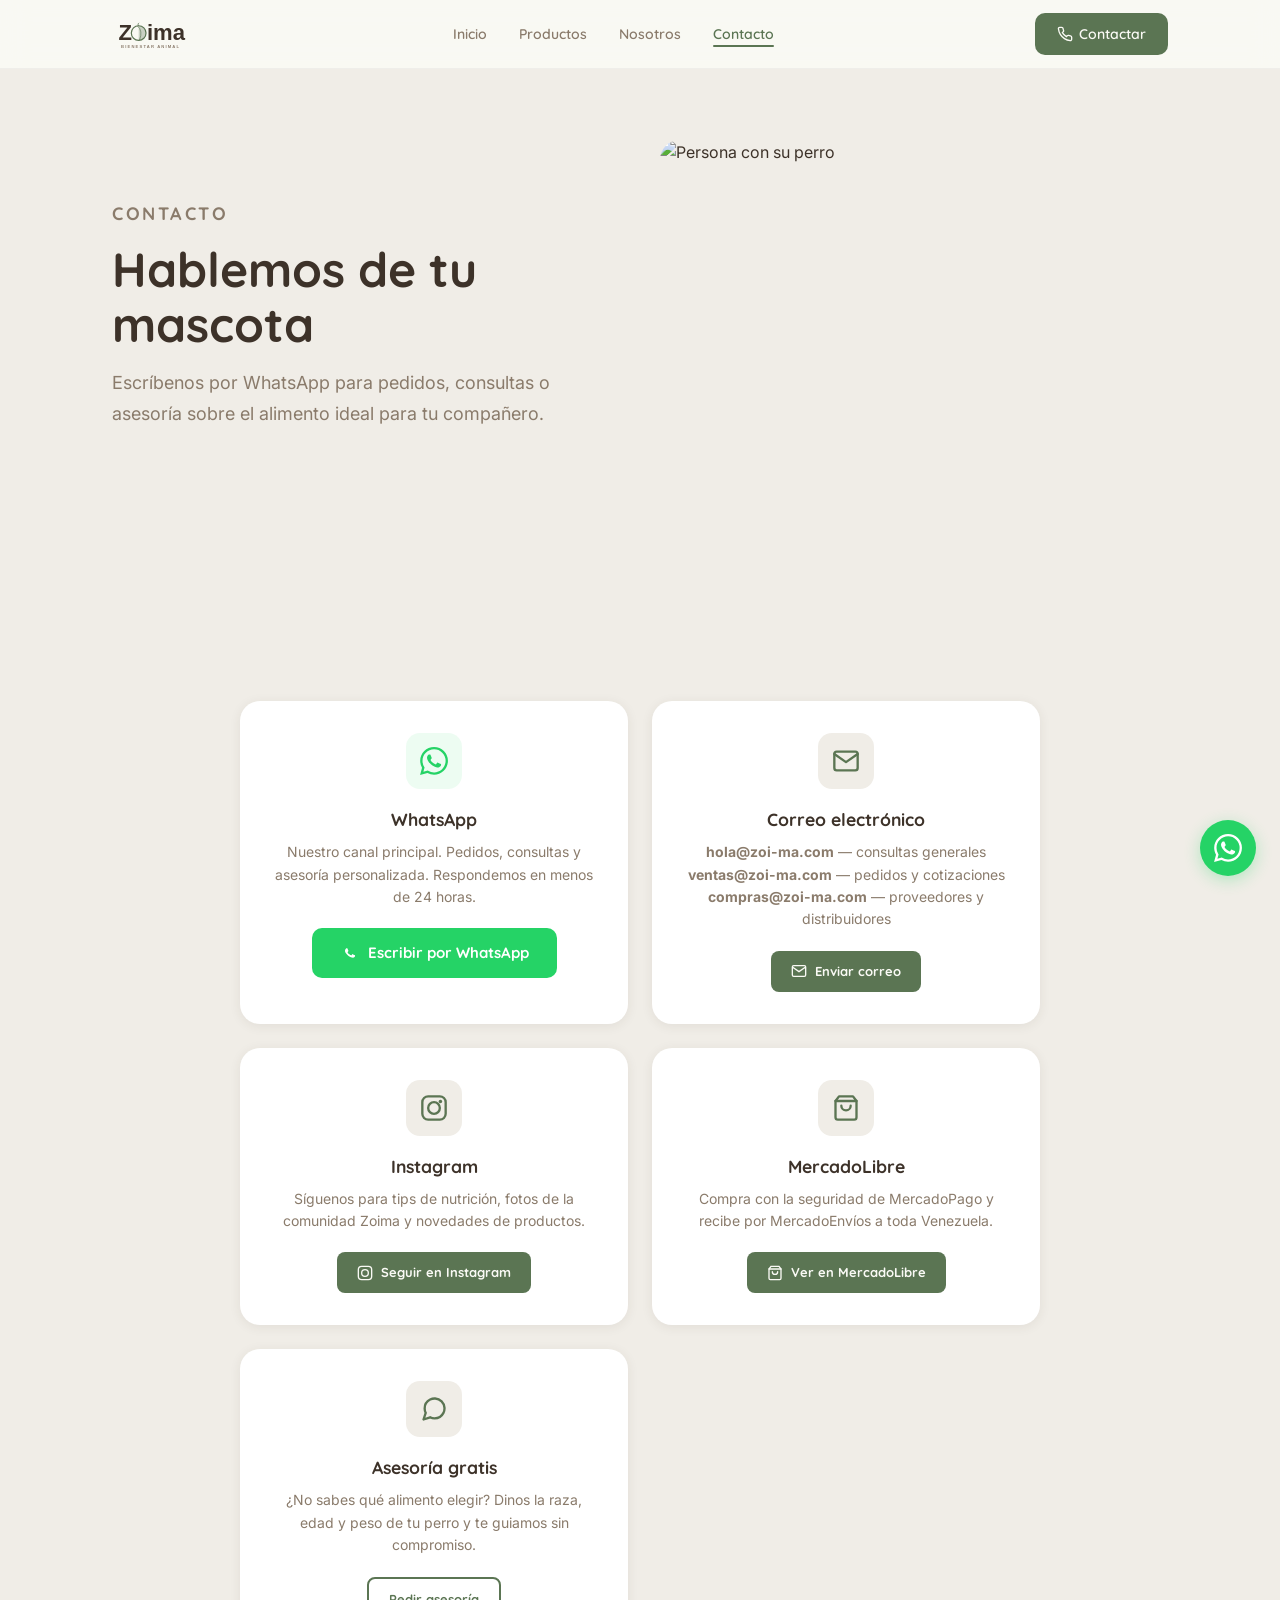
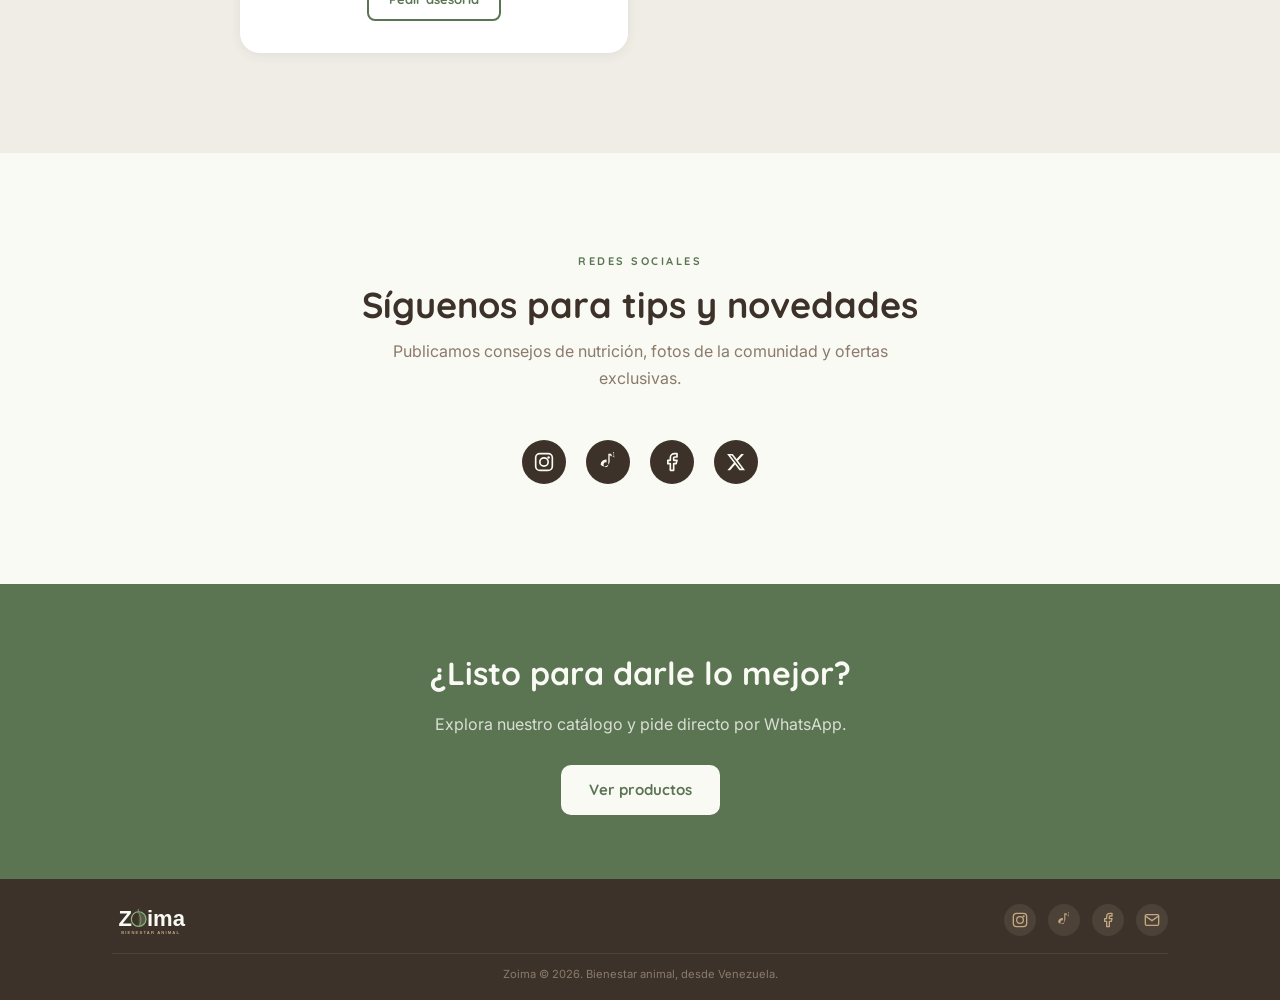
==== commit d8c721b2: "feat: agregar correos de contacto en la web - contacto.html: nueva tarjeta con hola@, ventas@, compr" ====
--- a/contacto.html
+++ b/contacto.html
@@ -63,6 +63,20 @@
         <a href="https://wa.me/584120000000?text=Hola%20Zoima!%20Me%20interesa%20saber%20sobre%20su%20alimento%20premium." class="btn btn-whatsapp" target="_blank" rel="noopener">
           <svg viewBox="0 0 24 24"><path d="M17.472 14.382c-.297-.149-1.758-.867-2.03-.967-.273-.099-.471-.148-.67.15-.197.297-.767.966-.94 1.164-.173.199-.347.223-.644.075-.297-.15-1.255-.463-2.39-1.475-.883-.788-1.48-1.761-1.653-2.059-.173-.297-.018-.458.13-.606.134-.133.298-.347.446-.52.149-.174.198-.298.298-.497.099-.198.05-.371-.025-.52-.075-.149-.669-1.612-.916-2.207-.242-.579-.487-.5-.669-.51-.173-.008-.371-.01-.57-.01-.198 0-.52.074-.792.372-.272.297-1.04 1.016-1.04 2.479 0 1.462 1.065 2.875 1.213 3.074.149.198 2.096 3.2 5.077 4.487.709.306 1.262.489 1.694.625.712.227 1.36.195 1.871.118.571-.085 1.758-.719 2.006-1.413.248-.694.248-1.289.173-1.413-.074-.124-.272-.198-.57-.347z"/></svg>
           Escribir por WhatsApp
+        </a>
+      </div>
+
+      <div class="contact-card">
+        <div class="contact-card-icon">
+          <svg viewBox="0 0 24 24"><path d="M4 4h16c1.1 0 2 .9 2 2v12c0 1.1-.9 2-2 2H4c-1.1 0-2-.9-2-2V6c0-1.1.9-2 2-2z"/><polyline points="22,6 12,13 2,6"/></svg>
+        </div>
+        <h3>Correo electrónico</h3>
+        <p><strong>hola@zoi-ma.com</strong> — consultas generales<br>
+        <strong>ventas@zoi-ma.com</strong> — pedidos y cotizaciones<br>
+        <strong>compras@zoi-ma.com</strong> — proveedores y distribuidores</p>
+        <a href="mailto:hola@zoi-ma.com" class="btn btn-primary btn-sm">
+          <svg width="16" height="16" viewBox="0 0 24 24" fill="none" stroke="currentColor" stroke-width="2"><path d="M4 4h16c1.1 0 2 .9 2 2v12c0 1.1-.9 2-2 2H4c-1.1 0-2-.9-2-2V6c0-1.1.9-2 2-2z"/><polyline points="22,6 12,13 2,6"/></svg>
+          Enviar correo
         </a>
       </div>
 
@@ -140,6 +154,7 @@
         <a href="#" aria-label="Instagram" target="_blank" rel="noopener"><svg viewBox="0 0 24 24" fill="none" stroke="currentColor" stroke-width="2"><rect x="2" y="2" width="20" height="20" rx="5" ry="5"/><circle cx="12" cy="12" r="5"/><circle cx="17.5" cy="6.5" r="1.5" fill="currentColor" stroke="none"/></svg></a>
         <a href="#" aria-label="TikTok" target="_blank" rel="noopener"><svg viewBox="0 0 24 24" fill="currentColor" stroke="none"><path d="M19.59 6.69a4.83 4.83 0 01-3.77-4.25V2h-3.45v13.67a2.89 2.89 0 01-2.88 2.5 2.89 2.89 0 01-2.89-2.89 2.89 2.89 0 012.89-2.89c.28 0 .54.04.79.12V9a6.27 6.27 0 00-.79-.05A6.34 6.34 0 003.15 15.3a6.34 6.34 0 0010.86-4.43v-7a8.16 8.16 0 004.77 1.53v-3.4a4.85 4.85 0 01-.19-5.31z"/></svg></a>
         <a href="#" aria-label="Facebook" target="_blank" rel="noopener"><svg viewBox="0 0 24 24" fill="none" stroke="currentColor" stroke-width="2" stroke-linecap="round" stroke-linejoin="round"><path d="M18 2h-3a5 5 0 00-5 5v3H7v4h3v8h4v-8h3l1-4h-4V7a1 1 0 011-1h3z"/></svg></a>
+        <a href="mailto:hola@zoi-ma.com" aria-label="Email"><svg viewBox="0 0 24 24" fill="none" stroke="currentColor" stroke-width="2" stroke-linecap="round" stroke-linejoin="round"><path d="M4 4h16c1.1 0 2 .9 2 2v12c0 1.1-.9 2-2 2H4c-1.1 0-2-.9-2-2V6c0-1.1.9-2 2-2z"/><polyline points="22,6 12,13 2,6"/></svg></a>
       </div>
     </div>
     <div class="footer-bottom">
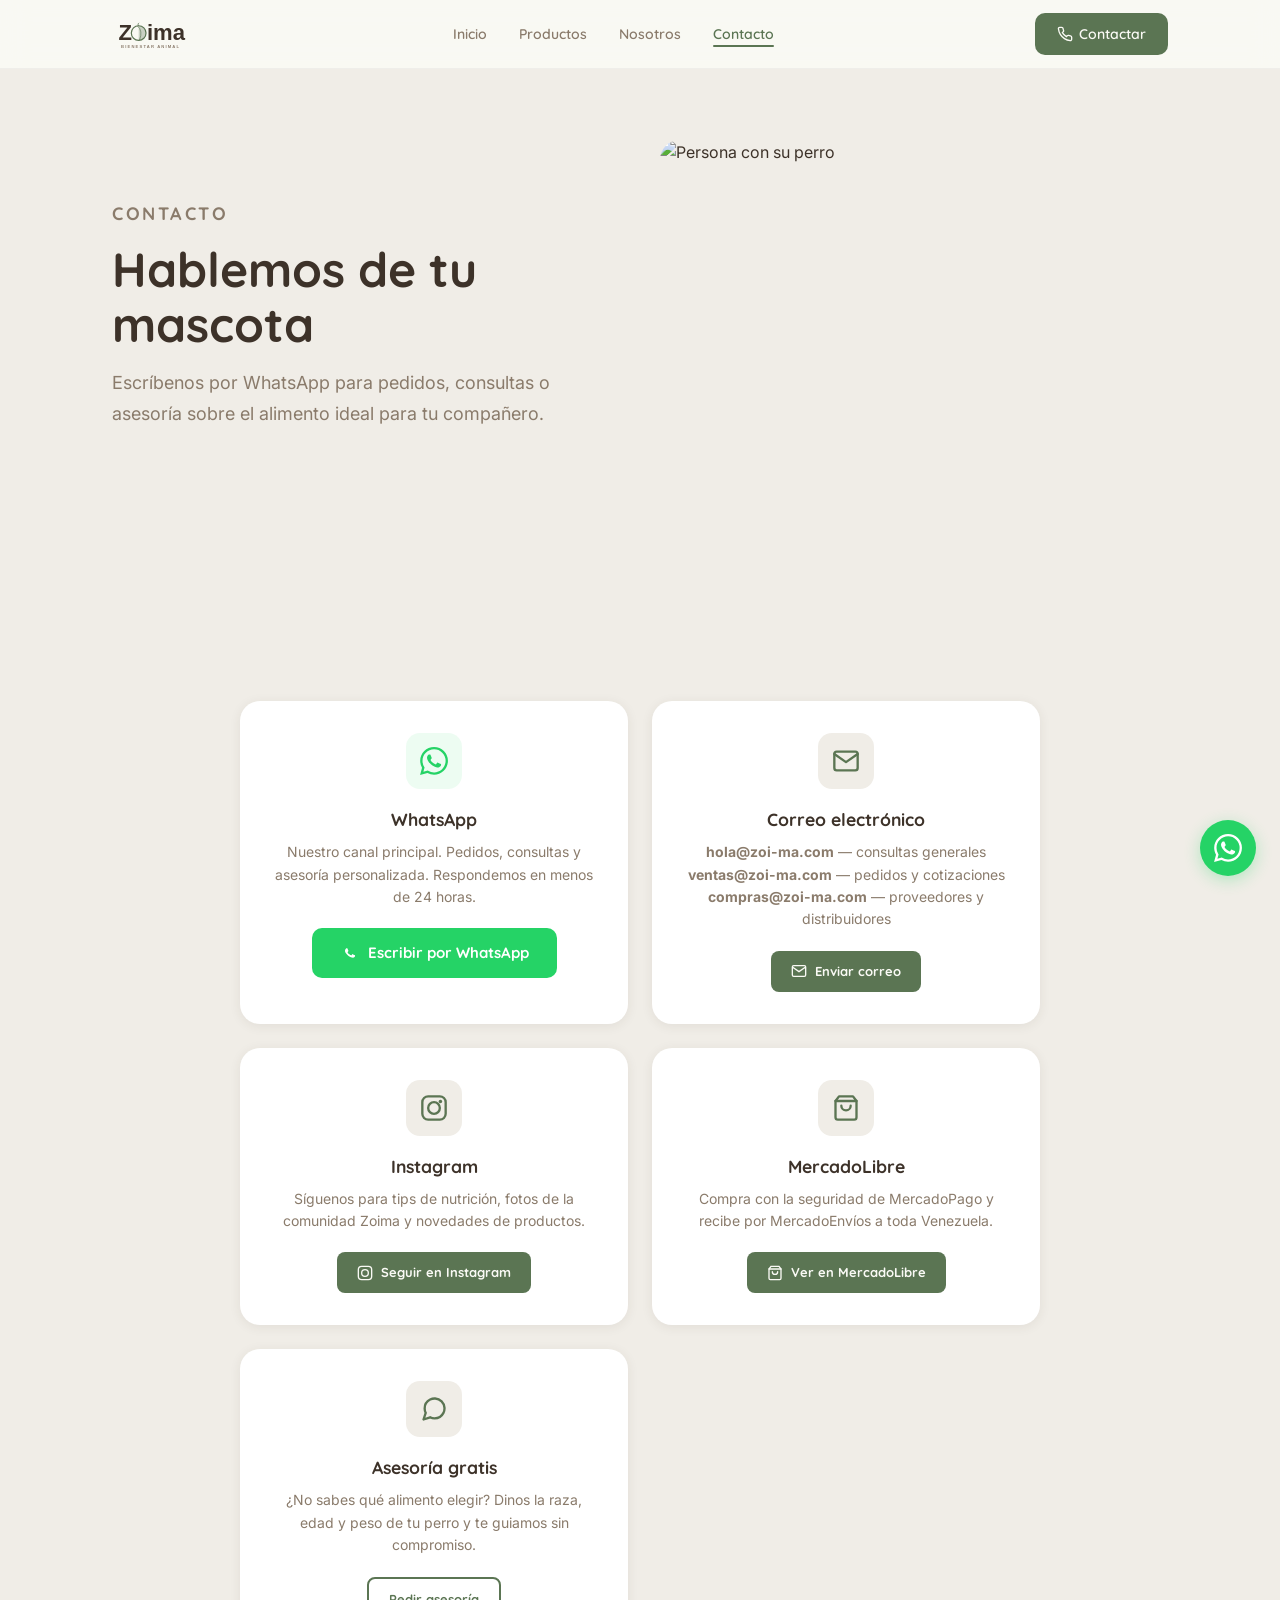
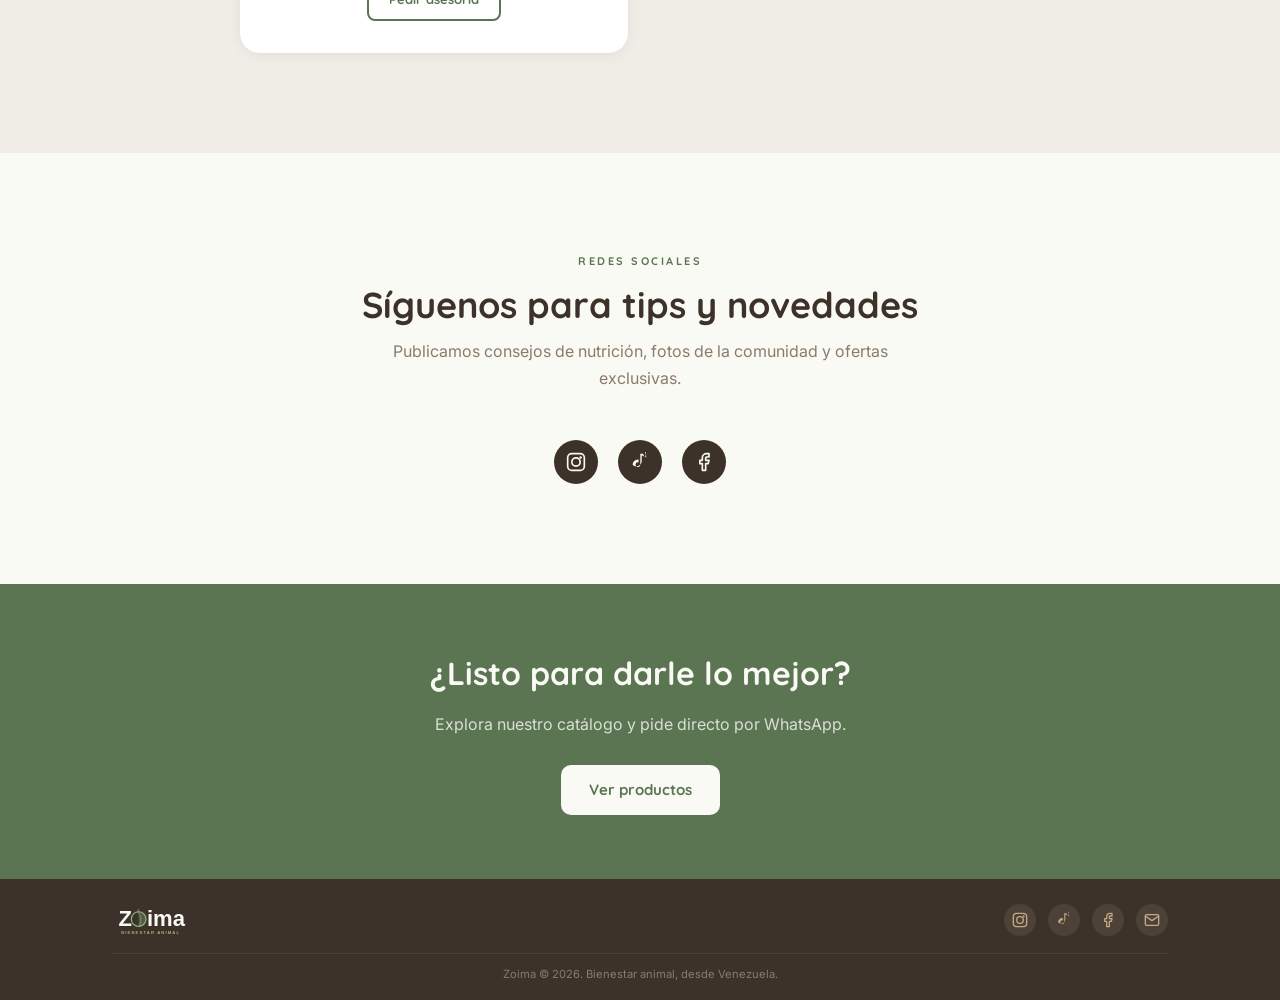
==== commit 9916f50b: "fix: quitar icono X/Twitter de contacto, solo Facebook/Instagram/TikTok Co-Authored-By: Claude Opus " ====
--- a/contacto.html
+++ b/contacto.html
@@ -129,7 +129,6 @@
       <a href="#" aria-label="Instagram" target="_blank" rel="noopener"><svg viewBox="0 0 24 24"><rect x="2" y="2" width="20" height="20" rx="5" ry="5" fill="none" stroke="currentColor" stroke-width="2"/><circle cx="12" cy="12" r="5" fill="none" stroke="currentColor" stroke-width="2"/><circle cx="17.5" cy="6.5" r="1.5" fill="currentColor" stroke="none"/></svg></a>
       <a href="#" aria-label="TikTok" target="_blank" rel="noopener"><svg viewBox="0 0 24 24"><path d="M19.59 6.69a4.83 4.83 0 01-3.77-4.25V2h-3.45v13.67a2.89 2.89 0 01-2.88 2.5 2.89 2.89 0 01-2.89-2.89 2.89 2.89 0 012.89-2.89c.28 0 .54.04.79.12V9a6.27 6.27 0 00-.79-.05A6.34 6.34 0 003.15 15.3a6.34 6.34 0 0010.86-4.43v-7a8.16 8.16 0 004.77 1.53v-3.4a4.85 4.85 0 01-.19-5.31z" fill="currentColor"/></svg></a>
       <a href="#" aria-label="Facebook" target="_blank" rel="noopener"><svg viewBox="0 0 24 24"><path d="M18 2h-3a5 5 0 00-5 5v3H7v4h3v8h4v-8h3l1-4h-4V7a1 1 0 011-1h3z" fill="none" stroke="currentColor" stroke-width="2" stroke-linecap="round" stroke-linejoin="round"/></svg></a>
-      <a href="#" aria-label="X / Twitter" target="_blank" rel="noopener"><svg viewBox="0 0 24 24"><path d="M18.244 2.25h3.308l-7.227 8.26 8.502 11.24H16.17l-5.214-6.817L4.99 21.75H1.68l7.73-8.835L1.254 2.25H8.08l4.713 6.231zm-1.161 17.52h1.833L7.084 4.126H5.117z" fill="currentColor"/></svg></a>
     </div>
   </div>
 </section>
